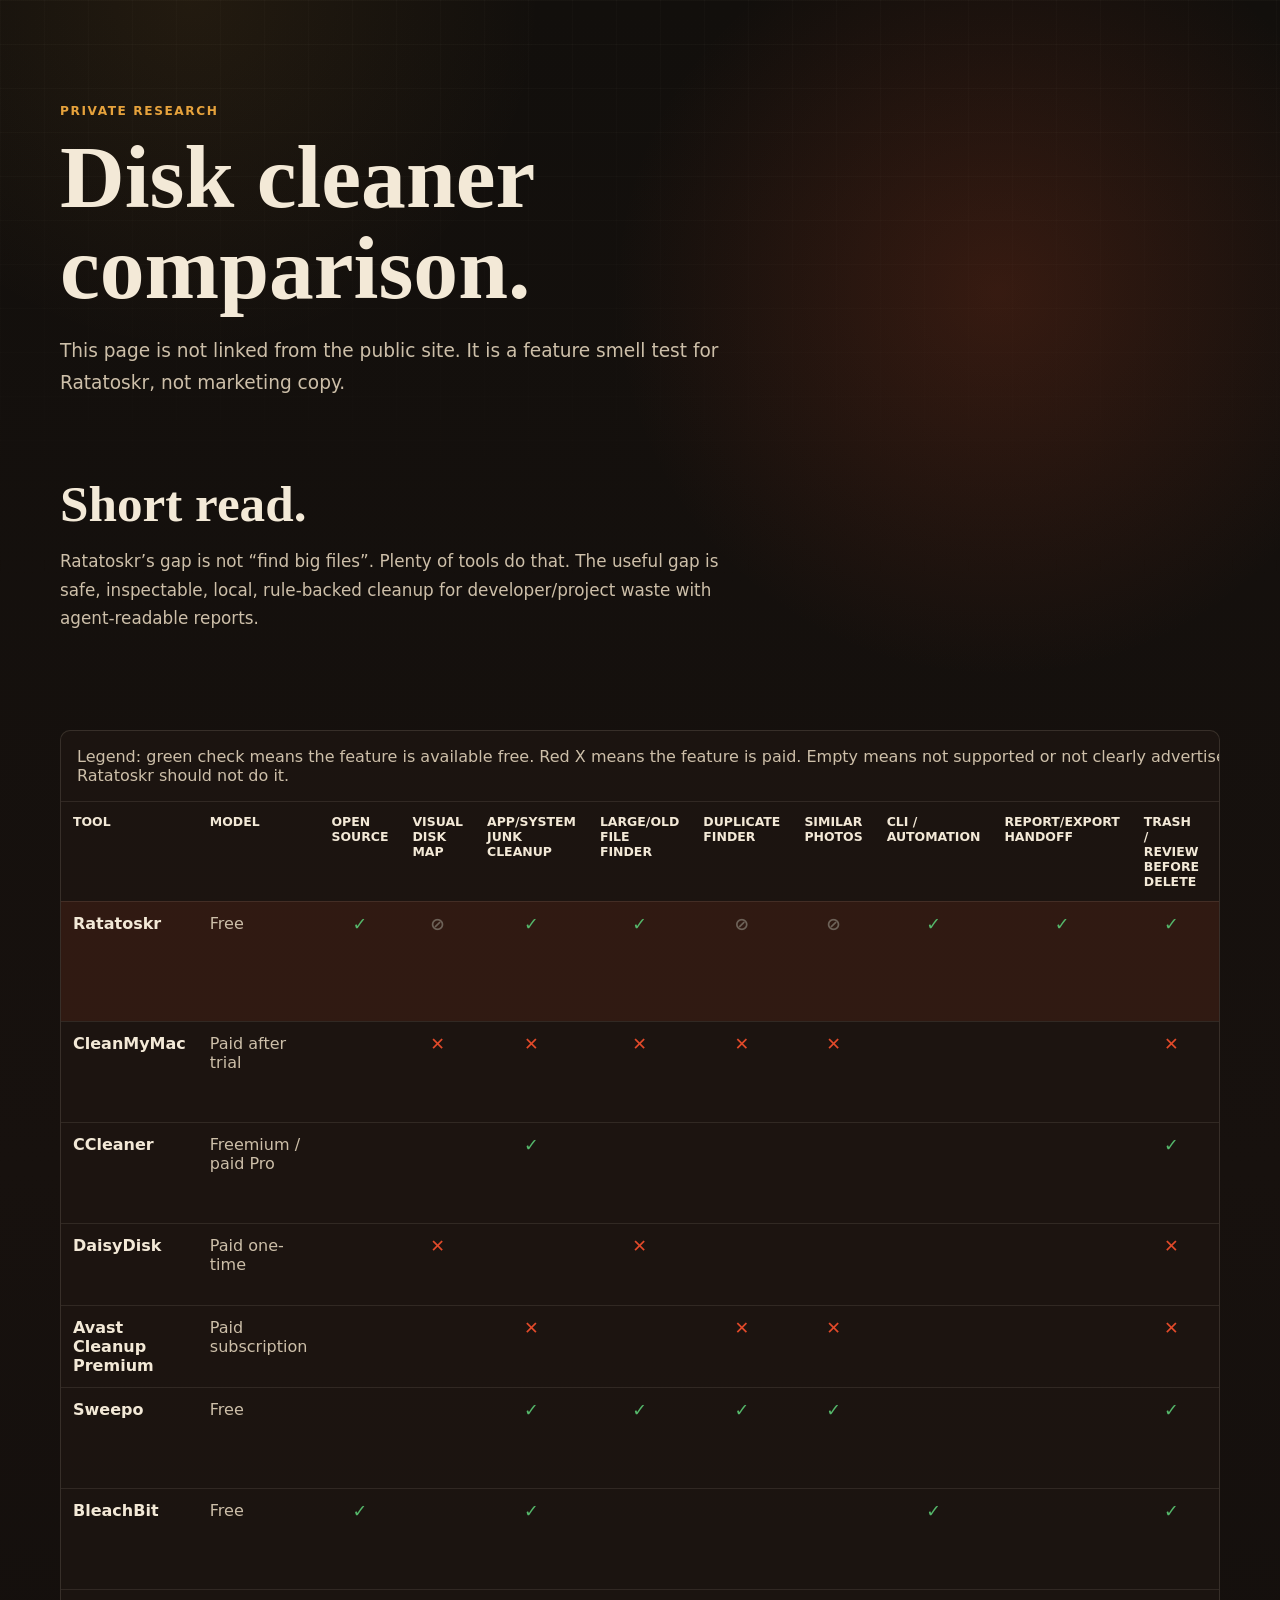
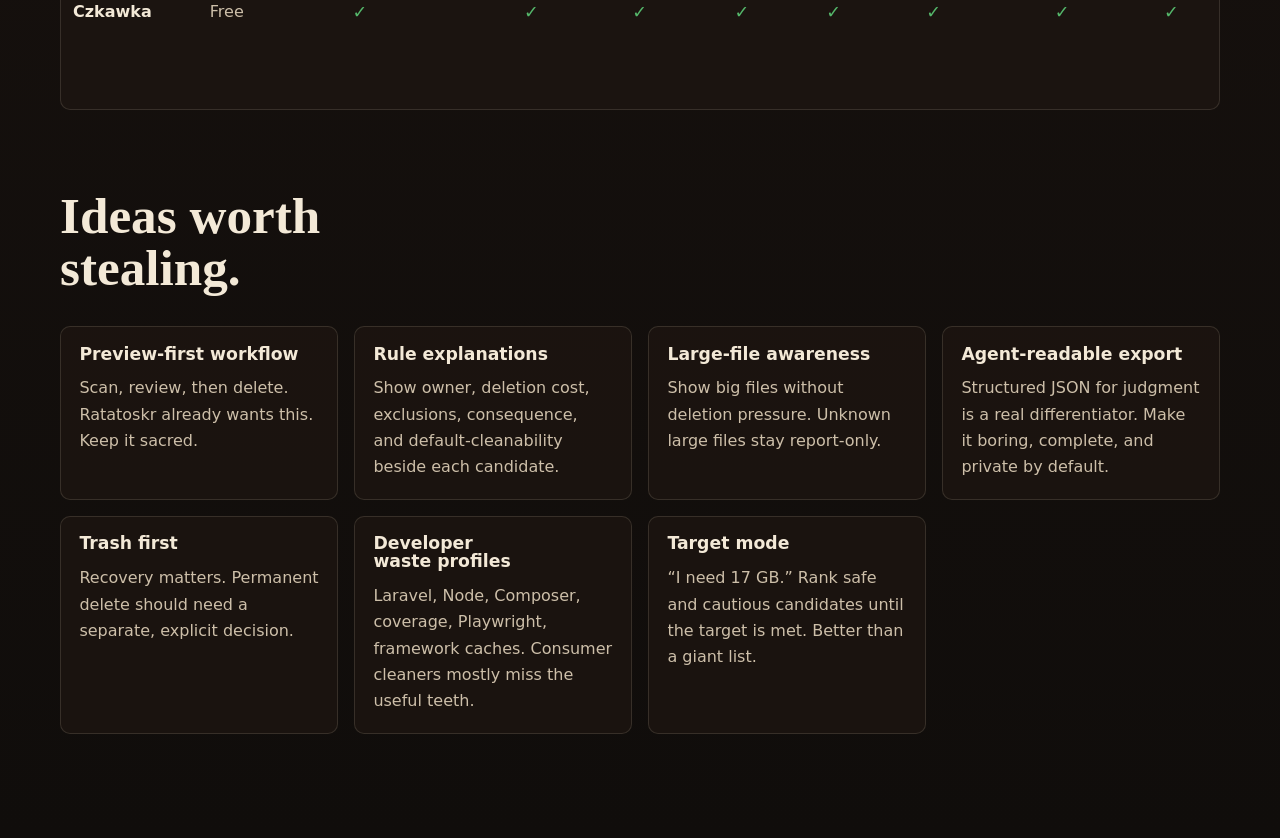
==== docs/site/research/disk-cleaners.html @ 47933763 "feat: add ratatoskr cli and site - Add the initial Go CLI with scan, report, summary, and rules comm" ====
<!doctype html>
<html lang="en">
  <head>
    <meta charset="utf-8">
    <meta name="viewport" content="width=device-width, initial-scale=1">
    <meta name="robots" content="noindex, nofollow">
    <title>Ratatoskr research - disk cleaner comparison</title>
    <meta name="description" content="Private research notes comparing disk cleaner features for Ratatoskr planning.">
    <link rel="icon" href="../assets/favicon.svg" type="image/svg+xml">
    <link rel="stylesheet" href="../assets/site.css">
  </head>
  <body>
    <main class="section-shell research-page">
      <section class="research-hero">
        <p class="kicker">Private research</p>
        <h1>Disk cleaner comparison.</h1>
        <p class="lede">This page is not linked from the public site. It is a feature smell test for Ratatoskr, not marketing copy.</p>
      </section>

      <section class="research-section">
        <div class="section-intro">
          <h2>Short read.</h2>
          <p>Ratatoskr’s gap is not “find big files”. Plenty of tools do that. The useful gap is safe, inspectable, local, rule-backed cleanup for developer/project waste with agent-readable reports.</p>
        </div>
      </section>

      <section class="research-section">
        <div class="comparison-wrap">
          <table class="comparison-table">
            <caption>Legend: green check means the feature is available free. Red X means the feature is paid. Empty means not supported or not clearly advertised. Grey slash means Ratatoskr should not do it.</caption>
            <thead>
              <tr>
                <th>Tool</th>
                <th>Model</th>
                <th>Open source</th>
                <th>Visual disk map</th>
                <th>App/system junk cleanup</th>
                <th>Large/old file finder</th>
                <th>Duplicate finder</th>
                <th>Similar photos</th>
                <th>CLI / automation</th>
                <th>Report/export handoff</th>
                <th>Trash / review before delete</th>
                <th>Notes</th>
              </tr>
            </thead>
            <tbody>
              <tr class="own-row">
                <th>Ratatoskr</th>
                <td>Free</td>
                <td class="free">✓</td>
                <td class="wont">⊘</td>
                <td class="free">✓</td>
                <td class="free">✓</td>
                <td class="wont">⊘</td>
                <td class="wont">⊘</td>
                <td class="free">✓</td>
                <td class="free">✓</td>
                <td class="free">✓</td>
                <td>Local CLI for developer/project waste. Read-only scan first, explicit rules, risk labels, JSON reports, skill handoff. Cleaning is intentionally not first.</td>
              </tr>
              <tr>
                <th>CleanMyMac</th>
                <td>Paid after trial</td>
                <td></td>
                <td class="paid">✕</td>
                <td class="paid">✕</td>
                <td class="paid">✕</td>
                <td class="paid">✕</td>
                <td class="paid">✕</td>
                <td></td>
                <td></td>
                <td class="paid">✕</td>
                <td>Broad Mac cleaner. Free mode scans, but cleanup is locked unless the trial or paid plan starts.</td>
              </tr>
              <tr>
                <th>CCleaner</th>
                <td>Freemium / paid Pro</td>
                <td></td>
                <td></td>
                <td class="free">✓</td>
                <td></td>
                <td></td>
                <td></td>
                <td></td>
                <td></td>
                <td class="free">✓</td>
                <td>Basic cleaning appears free; Pro pushes driver/software updating and background automation.</td>
              </tr>
              <tr>
                <th>DaisyDisk</th>
                <td>Paid one-time</td>
                <td></td>
                <td class="paid">✕</td>
                <td></td>
                <td class="paid">✕</td>
                <td></td>
                <td></td>
                <td></td>
                <td></td>
                <td class="paid">✕</td>
                <td>Excellent visual scanner. Explicitly manual: no automated cleaning.</td>
              </tr>
              <tr>
                <th>Avast Cleanup Premium</th>
                <td>Paid subscription</td>
                <td></td>
                <td></td>
                <td class="paid">✕</td>
                <td></td>
                <td class="paid">✕</td>
                <td class="paid">✕</td>
                <td></td>
                <td></td>
                <td class="paid">✕</td>
                <td>Broad consumer cleanup: junk, browser cleaning, duplicates, similar/bad photos.</td>
              </tr>
              <tr>
                <th>Sweepo</th>
                <td>Free</td>
                <td></td>
                <td></td>
                <td class="free">✓</td>
                <td class="free">✓</td>
                <td class="free">✓</td>
                <td class="free">✓</td>
                <td></td>
                <td></td>
                <td class="free">✓</td>
                <td>Free Mac cleaner, no hidden fees claimed. Moves files to Trash first. Not open source from what I saw.</td>
              </tr>
              <tr>
                <th>BleachBit</th>
                <td>Free</td>
                <td class="free">✓</td>
                <td></td>
                <td class="free">✓</td>
                <td></td>
                <td></td>
                <td></td>
                <td class="free">✓</td>
                <td></td>
                <td class="free">✓</td>
                <td>Free/open source, scriptable, preview/delete model, privacy features, custom CleanerML rules. Windows/Linux.</td>
              </tr>
              <tr>
                <th>Czkawka</th>
                <td>Free</td>
                <td class="free">✓</td>
                <td></td>
                <td class="free">✓</td>
                <td class="free">✓</td>
                <td class="free">✓</td>
                <td class="free">✓</td>
                <td class="free">✓</td>
                <td class="free">✓</td>
                <td class="free">✓</td>
                <td>Free/open source cross-platform duplicate/similar/broken/temp-file scanner. CLI can export results.</td>
              </tr>
            </tbody>
          </table>
        </div>
      </section>

      <section class="research-section">
        <div class="section-intro">
          <h2>Ideas worth stealing.</h2>
        </div>
        <div class="docs-grid">
          <article class="doc-card">
            <h3>Preview-first workflow</h3>
            <p>Scan, review, then delete. Ratatoskr already wants this. Keep it sacred.</p>
          </article>
          <article class="doc-card">
            <h3>Rule explanations</h3>
            <p>Show owner, deletion cost, exclusions, consequence, and default-cleanability beside each candidate.</p>
          </article>
          <article class="doc-card">
            <h3>Large-file awareness</h3>
            <p>Show big files without deletion pressure. Unknown large files stay report-only.</p>
          </article>
          <article class="doc-card">
            <h3>Agent-readable export</h3>
            <p>Structured JSON for judgment is a real differentiator. Make it boring, complete, and private by default.</p>
          </article>
          <article class="doc-card">
            <h3>Trash first</h3>
            <p>Recovery matters. Permanent delete should need a separate, explicit decision.</p>
          </article>
          <article class="doc-card">
            <h3>Developer waste profiles</h3>
            <p>Laravel, Node, Composer, coverage, Playwright, framework caches. Consumer cleaners mostly miss the useful teeth.</p>
          </article>
          <article class="doc-card">
            <h3>Target mode</h3>
            <p>“I need 17 GB.” Rank safe and cautious candidates until the target is met. Better than a giant list.</p>
          </article>
        </div>
      </section>
    </main>
  </body>
</html>
---- docs/site/assets/site.css ----
:root {
  color-scheme: dark;
  --root-black: #120f0c;
  --bark: #1f1712;
  --bark-strong: #2a1d16;
  --bone: #f3e9d7;
  --paper: #cdbfa9;
  --rust: #c44724;
  --rot: #e24a2a;
  --moss: #55b86b;
  --amber: #e6a23c;
  --report: #b84a35;
  --branch: #6d6258;
  --border: #3a2b22;
  --eye: #ffb000;
  --shadow: 0 30px 90px rgba(0, 0, 0, 0.46);
  --ease: cubic-bezier(0.2, 0, 0, 1);
  --max: 1160px;
  font-family: Inter, ui-sans-serif, system-ui, -apple-system, BlinkMacSystemFont, "Segoe UI", sans-serif;
}

* {
  box-sizing: border-box;
}

html {
  scroll-behavior: smooth;
}

body {
  min-width: 320px;
  margin: 0;
  background:
    radial-gradient(circle at 78% 12%, rgba(196, 71, 36, 0.2), transparent 24rem),
    radial-gradient(circle at 15% 0%, rgba(230, 162, 60, 0.08), transparent 22rem),
    linear-gradient(180deg, #120f0c 0%, #17110e 48%, #100d0b 100%);
  color: var(--bone);
  -webkit-font-smoothing: antialiased;
  text-rendering: optimizeLegibility;
}

body::before {
  position: fixed;
  inset: 0;
  z-index: -1;
  pointer-events: none;
  content: "";
  background-image:
    linear-gradient(rgba(243, 233, 215, 0.032) 1px, transparent 1px),
    linear-gradient(90deg, rgba(243, 233, 215, 0.024) 1px, transparent 1px);
  background-size: 44px 44px;
  mask-image: linear-gradient(to bottom, rgba(0, 0, 0, 0.9), transparent 70%);
}

a {
  color: inherit;
}

code {
  font-family: "SFMono-Regular", Consolas, "Liberation Mono", monospace;
}

.hero-image,
.scene-card img,
.prune-scene img {
  display: block;
  width: 100%;
  height: 100%;
  object-fit: cover;
}

.skip-link {
  position: absolute;
  left: 1rem;
  top: 1rem;
  z-index: 20;
  transform: translateY(-150%);
  border: 1px solid var(--border);
  border-radius: 7px;
  padding: 0.65rem 0.8rem;
  background: var(--bark);
  text-decoration: none;
}

.skip-link:focus {
  transform: translateY(0);
}

.site-header,
.section-shell {
  width: min(var(--max), calc(100% - 2rem));
  margin: 0 auto;
}

.site-header {
  position: sticky;
  top: 0;
  z-index: 10;
  display: flex;
  padding: 1rem 0;
  align-items: center;
  justify-content: space-between;
  gap: 1rem;
  backdrop-filter: blur(18px);
}

.brand {
  display: inline-flex;
  min-width: 0;
  align-items: center;
  gap: 0.68rem;
  border: 1px solid rgba(205, 191, 169, 0.2);
  border-radius: 8px;
  padding: 0.44rem 0.68rem 0.44rem 0.5rem;
  background: rgba(18, 15, 12, 0.84);
  font-family: Georgia, "Times New Roman", serif;
  font-size: 1.1rem;
  font-weight: 800;
  letter-spacing: 0.02em;
  text-decoration: none;
}

.brand-mark {
  position: relative;
  width: 2rem;
  height: 2rem;
  border-radius: 50%;
  background: linear-gradient(135deg, var(--rust), #7d2817);
  box-shadow: inset 0 0 0 2px rgba(255, 176, 0, 0.15);
}

.brand-mark::before,
.brand-mark::after,
.brand-mark span {
  position: absolute;
  content: "";
}

.brand-mark::before {
  width: 1.12rem;
  height: 1.12rem;
  right: 0.15rem;
  top: 0.16rem;
  border: 0.26rem solid #120f0c;
  border-left-color: transparent;
  border-bottom-color: transparent;
  border-radius: 50%;
  transform: rotate(-22deg);
}

.brand-mark::after {
  width: 0.24rem;
  height: 0.24rem;
  left: 0.58rem;
  top: 0.7rem;
  border-radius: 50%;
  background: var(--eye);
  box-shadow: 0 0 12px rgba(255, 176, 0, 0.85);
}

.site-nav {
  display: flex;
  gap: 0.25rem;
  align-items: center;
  padding: 0.25rem;
  border: 1px solid rgba(205, 191, 169, 0.16);
  border-radius: 8px;
  background: rgba(31, 23, 18, 0.74);
}

.nav-link {
  border-radius: 6px;
  padding: 0.55rem 0.72rem;
  color: var(--paper);
  font-size: 0.9rem;
  font-weight: 800;
  text-decoration: none;
  transition: background-color 180ms var(--ease), color 180ms var(--ease), transform 180ms var(--ease);
}

.nav-link:hover,
.nav-link:focus-visible {
  background: rgba(196, 71, 36, 0.16);
  color: var(--bone);
  outline: none;
}

.hero {
  display: grid;
  min-height: calc(78vh - 5rem);
  padding: 3.5rem 0 4rem;
  grid-template-columns: minmax(0, 0.94fr) minmax(20rem, 0.9fr);
  gap: 3rem;
  align-items: center;
}

.kicker {
  margin: 0 0 0.8rem;
  color: var(--amber);
  font-size: 0.76rem;
  font-weight: 900;
  letter-spacing: 0.13em;
  text-transform: uppercase;
}

h1,
h2,
h3,
p {
  overflow-wrap: anywhere;
}

h1,
h2,
h3 {
  margin: 0;
  letter-spacing: 0;
  line-height: 1.02;
  text-wrap: balance;
}

h1,
h2 {
  font-family: Georgia, "Times New Roman", serif;
}

h1 {
  max-width: 12ch;
  font-size: clamp(3rem, 7vw, 5.6rem);
}

h2 {
  max-width: 15ch;
  font-size: clamp(2rem, 4vw, 3.35rem);
}

h3 {
  font-size: 1.08rem;
}

.lede,
.section-intro p,
.risk-card p,
.risk-card li,
.scene-card p,
.site-footer p {
  color: var(--paper);
  font-size: 1.05rem;
  line-height: 1.7;
  text-wrap: pretty;
}

.lede {
  max-width: 42rem;
  margin: 1.35rem 0 0;
  font-size: 1.16rem;
}

.hero-actions {
  display: flex;
  flex-wrap: wrap;
  gap: 0.75rem;
  margin-top: 1.65rem;
}

.button {
  display: inline-flex;
  min-height: 2.75rem;
  align-items: center;
  justify-content: center;
  border: 1px solid rgba(205, 191, 169, 0.26);
  border-radius: 8px;
  padding: 0.72rem 1rem;
  font-weight: 900;
  text-decoration: none;
  transition: background-color 180ms var(--ease), border-color 180ms var(--ease), transform 180ms var(--ease);
}

.button-primary {
  border-color: rgba(226, 74, 42, 0.7);
  background: linear-gradient(180deg, var(--rot), var(--rust));
  color: var(--bone);
}

.button-secondary {
  background: rgba(31, 23, 18, 0.78);
  color: var(--bone);
}

.button:hover,
.button:focus-visible {
  transform: translateY(-1px);
  outline: 2px solid rgba(255, 176, 0, 0.26);
  outline-offset: 2px;
}

.trust-line {
  margin: 1rem 0 0;
  color: var(--paper);
  font-size: 0.95rem;
}

.hero-stage {
  position: relative;
  min-height: 34rem;
  border: 1px solid rgba(205, 191, 169, 0.16);
  border-radius: 10px;
  overflow: hidden;
  background:
    radial-gradient(circle at 66% 22%, rgba(226, 74, 42, 0.25), transparent 15rem),
    radial-gradient(circle at 20% 64%, rgba(255, 176, 0, 0.12), transparent 14rem),
    linear-gradient(145deg, rgba(31, 23, 18, 0.96), rgba(12, 10, 8, 0.98));
  box-shadow: var(--shadow);
}

.hero-stage::before,
.hero-stage::after {
  position: absolute;
  inset: 0;
  z-index: 1;
  pointer-events: none;
  content: "";
}

.hero-stage::before {
  background:
    linear-gradient(90deg, rgba(18, 15, 12, 0.24), transparent 42%),
    linear-gradient(0deg, rgba(18, 15, 12, 0.36), transparent 38%);
}

.hero-stage::after {
  background: repeating-linear-gradient(90deg, rgba(243, 233, 215, 0.03) 0 1px, transparent 1px 42px);
  opacity: 0.4;
}

.terminal-card {
  position: absolute;
  left: 3.2rem;
  right: 3.2rem;
  bottom: 2.2rem;
  z-index: 3;
  border: 1px solid rgba(230, 162, 60, 0.24);
  border-radius: 10px;
  overflow: hidden;
  background: rgba(12, 10, 8, 0.86);
  box-shadow: 0 18px 50px rgba(0, 0, 0, 0.42), inset 0 0 32px rgba(196, 71, 36, 0.05);
}

.terminal-top {
  display: flex;
  align-items: center;
  gap: 0.42rem;
  border-bottom: 1px solid rgba(205, 191, 169, 0.12);
  padding: 0.68rem 0.82rem;
  color: var(--paper);
  font-family: "SFMono-Regular", Consolas, "Liberation Mono", monospace;
  font-size: 0.78rem;
}

.terminal-top span {
  width: 0.55rem;
  height: 0.55rem;
  border-radius: 50%;
  background: var(--branch);
}

.terminal-top span:nth-child(1) {
  background: var(--rot);
}

.terminal-top span:nth-child(2) {
  background: var(--amber);
}

.terminal-top span:nth-child(3) {
  margin-right: 0.4rem;
  background: var(--moss);
}

.terminal-card pre,
.command-grid pre {
  margin: 0;
  white-space: pre-wrap;
}

.terminal-card code {
  display: block;
  min-height: 10.2rem;
  padding: 1rem;
  color: var(--bone);
  font-size: 0.92rem;
  line-height: 1.8;
}

.split-section,
.feature-section,
.myth-section,
.commands-section,
.rescue-section,
.skill-section,
.docs-section,
.why-section {
  padding: 5rem 0;
}

.split-section {
  display: grid;
  grid-template-columns: minmax(0, 0.82fr) minmax(20rem, 1fr);
  gap: 3rem;
  align-items: center;
}

.split-section.reverse {
  grid-template-columns: minmax(20rem, 0.92fr) minmax(0, 0.9fr);
}

.section-intro p {
  max-width: 43rem;
}

.rescue-section {
  display: grid;
  gap: 1rem;
}

.rescue-panel {
  display: grid;
  grid-template-columns: minmax(0, 0.86fr) minmax(22rem, 1fr);
  gap: 2rem;
  align-items: stretch;
  border: 1px solid rgba(205, 191, 169, 0.16);
  border-radius: 10px;
  padding: 1.25rem;
  background:
    radial-gradient(circle at 86% 20%, rgba(226, 74, 42, 0.18), transparent 22rem),
    linear-gradient(145deg, rgba(31, 23, 18, 0.86), rgba(18, 15, 12, 0.94));
  box-shadow: inset 0 0 40px rgba(255, 176, 0, 0.035);
}

.rescue-panel .section-intro {
  padding: 1rem 0.5rem;
}

.rescue-terminal {
  border: 1px solid rgba(230, 162, 60, 0.18);
  border-radius: 8px;
  overflow: hidden;
  background: rgba(12, 10, 8, 0.8);
}

.rescue-terminal pre {
  margin: 0;
  white-space: pre-wrap;
}

.rescue-terminal code {
  display: block;
  padding: 1rem;
  color: var(--bone);
  font-size: 0.9rem;
  line-height: 1.72;
}

.rescue-steps {
  display: grid;
  grid-template-columns: repeat(3, minmax(0, 1fr));
  gap: 1rem;
}

.rescue-steps article,
.skill-card,
.doc-card,
.why-list article {
  border: 1px solid rgba(205, 191, 169, 0.16);
  border-radius: 10px;
  padding: 1.15rem;
  background: rgba(31, 23, 18, 0.68);
}

.rescue-steps span {
  display: inline-flex;
  margin-bottom: 0.7rem;
  border-radius: 999px;
  padding: 0.24rem 0.48rem;
  background: rgba(230, 162, 60, 0.14);
  color: var(--amber);
  font-size: 0.74rem;
  font-weight: 900;
}

.rescue-steps p,
.skill-card p,
.doc-card p,
.why-list p {
  margin: 0.75rem 0 0;
  color: var(--paper);
  line-height: 1.65;
}

.why-list {
  display: grid;
  margin-top: 2rem;
  grid-template-columns: repeat(2, minmax(0, 1fr));
  gap: 1rem;
}

.why-hero {
  display: grid;
  grid-template-columns: minmax(0, 0.78fr) minmax(22rem, 1fr);
  gap: 3rem;
  align-items: center;
}

.why-art {
  min-height: 24rem;
}

.scene-card,
.risk-card {
  position: relative;
  border: 1px solid rgba(205, 191, 169, 0.16);
  border-radius: 10px;
  background: linear-gradient(145deg, rgba(31, 23, 18, 0.92), rgba(18, 15, 12, 0.94));
  box-shadow: inset 0 0 34px rgba(196, 71, 36, 0.045);
}

.scene-card {
  min-height: 22rem;
  overflow: hidden;
}

.scene-card p {
  position: absolute;
  left: 1.2rem;
  right: 1.2rem;
  bottom: 1.2rem;
  z-index: 2;
  margin: 0;
  border: 1px solid rgba(205, 191, 169, 0.12);
  border-radius: 8px;
  padding: 0.8rem 0.9rem;
  background: rgba(18, 15, 12, 0.72);
  backdrop-filter: blur(12px);
}

.risk-grid {
  display: grid;
  margin-top: 2rem;
  grid-template-columns: repeat(3, minmax(0, 1fr));
  gap: 1rem;
}

.risk-card {
  padding: 1.25rem;
}

.risk-badge {
  display: inline-flex;
  border-radius: 999px;
  padding: 0.3rem 0.55rem;
  font-size: 0.72rem;
  font-weight: 900;
  text-transform: uppercase;
}

.safe-card .risk-badge {
  background: rgba(85, 184, 107, 0.16);
  color: #89dd98;
}

.caution-card .risk-badge {
  background: rgba(230, 162, 60, 0.16);
  color: #f0ba63;
}

.report-card .risk-badge {
  background: rgba(184, 74, 53, 0.18);
  color: #e17762;
}

.risk-card h3 {
  margin-top: 1rem;
}

.risk-card ul,
.flow-list {
  margin: 1rem 0 0;
  padding-left: 1.1rem;
  color: var(--paper);
  line-height: 1.8;
}

.myth-section {
  display: grid;
  grid-template-columns: minmax(0, 0.9fr) minmax(18rem, 0.7fr);
  gap: 3rem;
  align-items: center;
}

.skill-layout {
  display: grid;
  margin-top: 2rem;
  grid-template-columns: repeat(4, minmax(0, 1fr));
  gap: 1rem;
}

.skill-card.strong {
  background:
    radial-gradient(circle at 86% 18%, rgba(226, 74, 42, 0.18), transparent 12rem),
    rgba(31, 23, 18, 0.74);
}

.docs-grid {
  display: grid;
  margin-top: 2rem;
  grid-template-columns: repeat(4, minmax(0, 1fr));
  gap: 1rem;
}

.prune-scene {
  min-height: 20rem;
  border: 1px solid rgba(205, 191, 169, 0.16);
  border-radius: 10px;
  overflow: hidden;
  background: radial-gradient(circle at 50% 44%, rgba(85, 184, 107, 0.12), transparent 12rem), rgba(31, 23, 18, 0.54);
}

.command-grid {
  display: grid;
  margin-top: 2rem;
  grid-template-columns: repeat(2, minmax(0, 1fr));
  gap: 0.85rem;
}

.command-grid pre {
  border: 1px solid rgba(230, 162, 60, 0.18);
  border-radius: 8px;
  background: rgba(12, 10, 8, 0.78);
}

.command-grid code {
  display: block;
  padding: 1rem;
  color: var(--bone);
}

.reference-grid {
  display: grid;
  margin-top: 1rem;
  grid-template-columns: repeat(2, minmax(0, 1fr));
  gap: 1rem;
}

.reference-card {
  border: 1px solid rgba(205, 191, 169, 0.16);
  border-radius: 10px;
  padding: 1.15rem;
  background: rgba(31, 23, 18, 0.68);
}

.reference-card p {
  margin: 0.75rem 0 0;
  color: var(--paper);
  line-height: 1.65;
}

.reference-card dl {
  display: grid;
  gap: 0.8rem;
  margin: 1rem 0 0;
}

.reference-card dt {
  color: var(--bone);
  font-weight: 900;
}

.reference-card dd {
  margin: 0.22rem 0 0;
  color: var(--paper);
  line-height: 1.55;
}

.research-page {
  padding: 4rem 0;
}

.research-hero,
.research-section {
  padding: 2.5rem 0;
}

.comparison-wrap {
  overflow-x: auto;
  border: 1px solid rgba(205, 191, 169, 0.16);
  border-radius: 10px;
  background: rgba(31, 23, 18, 0.72);
}

.comparison-table {
  width: 100%;
  min-width: 76rem;
  border-collapse: collapse;
  color: var(--paper);
}

.comparison-table caption {
  caption-side: top;
  padding: 1rem;
  color: var(--paper);
  text-align: left;
}

.comparison-table th,
.comparison-table td {
  border-top: 1px solid rgba(205, 191, 169, 0.12);
  padding: 0.75rem;
  text-align: left;
  vertical-align: top;
}

.comparison-table thead th {
  color: var(--bone);
  font-size: 0.78rem;
  text-transform: uppercase;
}

.comparison-table tbody th {
  color: var(--bone);
}

.comparison-table .own-row {
  background: rgba(196, 71, 36, 0.12);
}

.comparison-table .free,
.comparison-table .paid,
.comparison-table .wont {
  font-size: 1.1rem;
  font-weight: 900;
  text-align: center;
}

.comparison-table .free {
  color: var(--moss);
}

.comparison-table .paid {
  color: var(--rot);
}

.comparison-table .wont {
  color: var(--branch);
}

.site-footer {
  display: flex;
  padding: 3rem 0 4rem;
  align-items: center;
  justify-content: space-between;
  gap: 0.6rem 1rem;
  border-top: 1px solid rgba(205, 191, 169, 0.12);
}

.site-footer p {
  max-width: 42rem;
  margin: 0;
}

.site-footer p + p {
  margin-top: 0.35rem;
  color: var(--amber);
  font-weight: 800;
}

.site-footer a {
  flex: 0 0 auto;
  color: var(--amber);
  font-weight: 900;
}

.js [data-reveal] {
  opacity: 1;
  transform: translateY(0);
}

@media (max-width: 880px) {
  .site-header {
    align-items: flex-start;
    flex-direction: column;
  }

  .site-nav {
    width: 100%;
    overflow-x: auto;
  }

  .hero,
  .split-section,
  .split-section.reverse,
  .myth-section,
  .rescue-panel,
  .why-hero {
    grid-template-columns: 1fr;
  }

  .hero {
    min-height: auto;
    padding-top: 3rem;
  }

  .hero-stage {
    min-height: 31rem;
  }

  .risk-grid,
  .command-grid,
  .reference-grid,
  .rescue-steps,
  .skill-layout,
  .docs-grid,
  .why-list {
    grid-template-columns: 1fr;
  }
}

@media (max-width: 560px) {
  .nav-link {
    padding: 0.48rem 0.58rem;
    font-size: 0.82rem;
  }

  .hero-stage {
    min-height: 27rem;
  }

  .filesystem-tree {
    display: none;
  }

  .terminal-card {
    left: 1rem;
    right: 1rem;
    bottom: 1rem;
  }

  .terminal-card code,
  .rescue-terminal code {
    font-size: 0.8rem;
  }

  .site-footer {
    align-items: flex-start;
    flex-direction: column;
  }
}

@media (prefers-reduced-motion: reduce) {
  *,
  *::before,
  *::after {
    scroll-behavior: auto !important;
    transition-duration: 0.01ms !important;
    animation-duration: 0.01ms !important;
  }
}
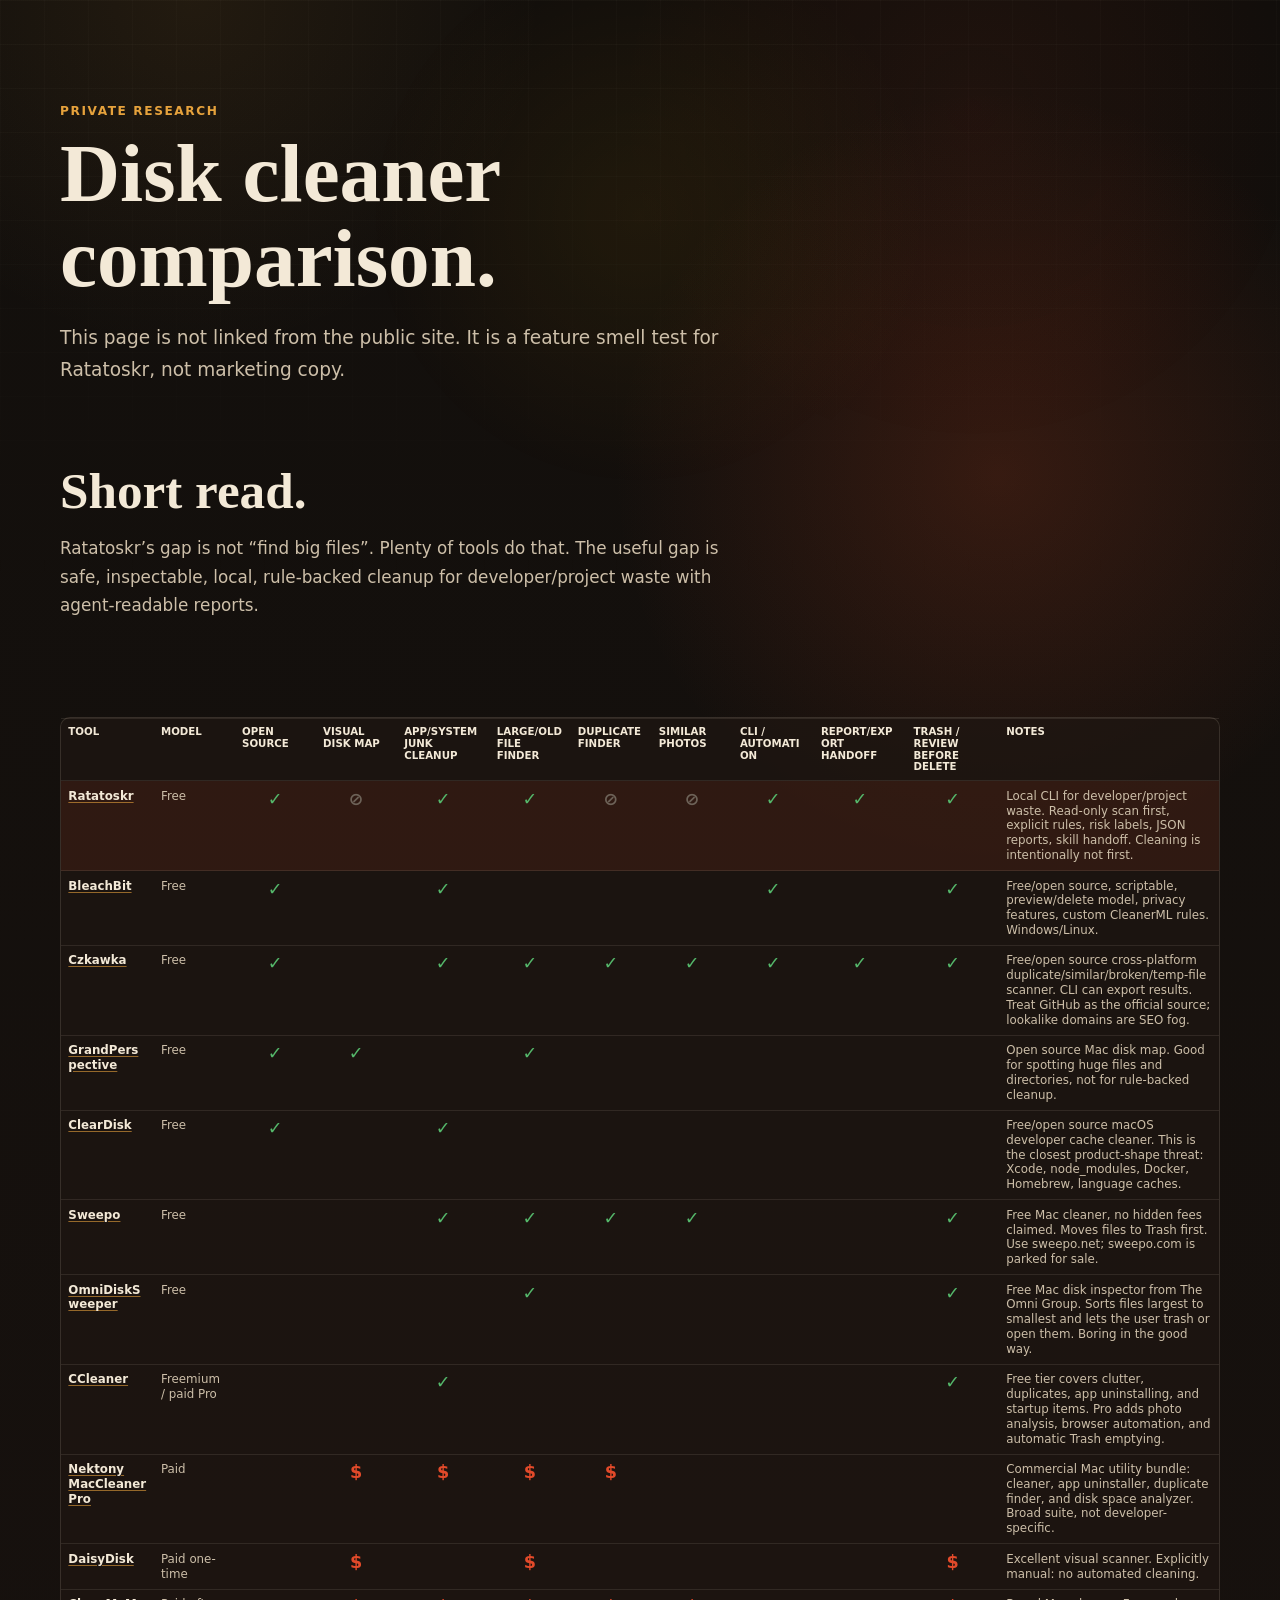
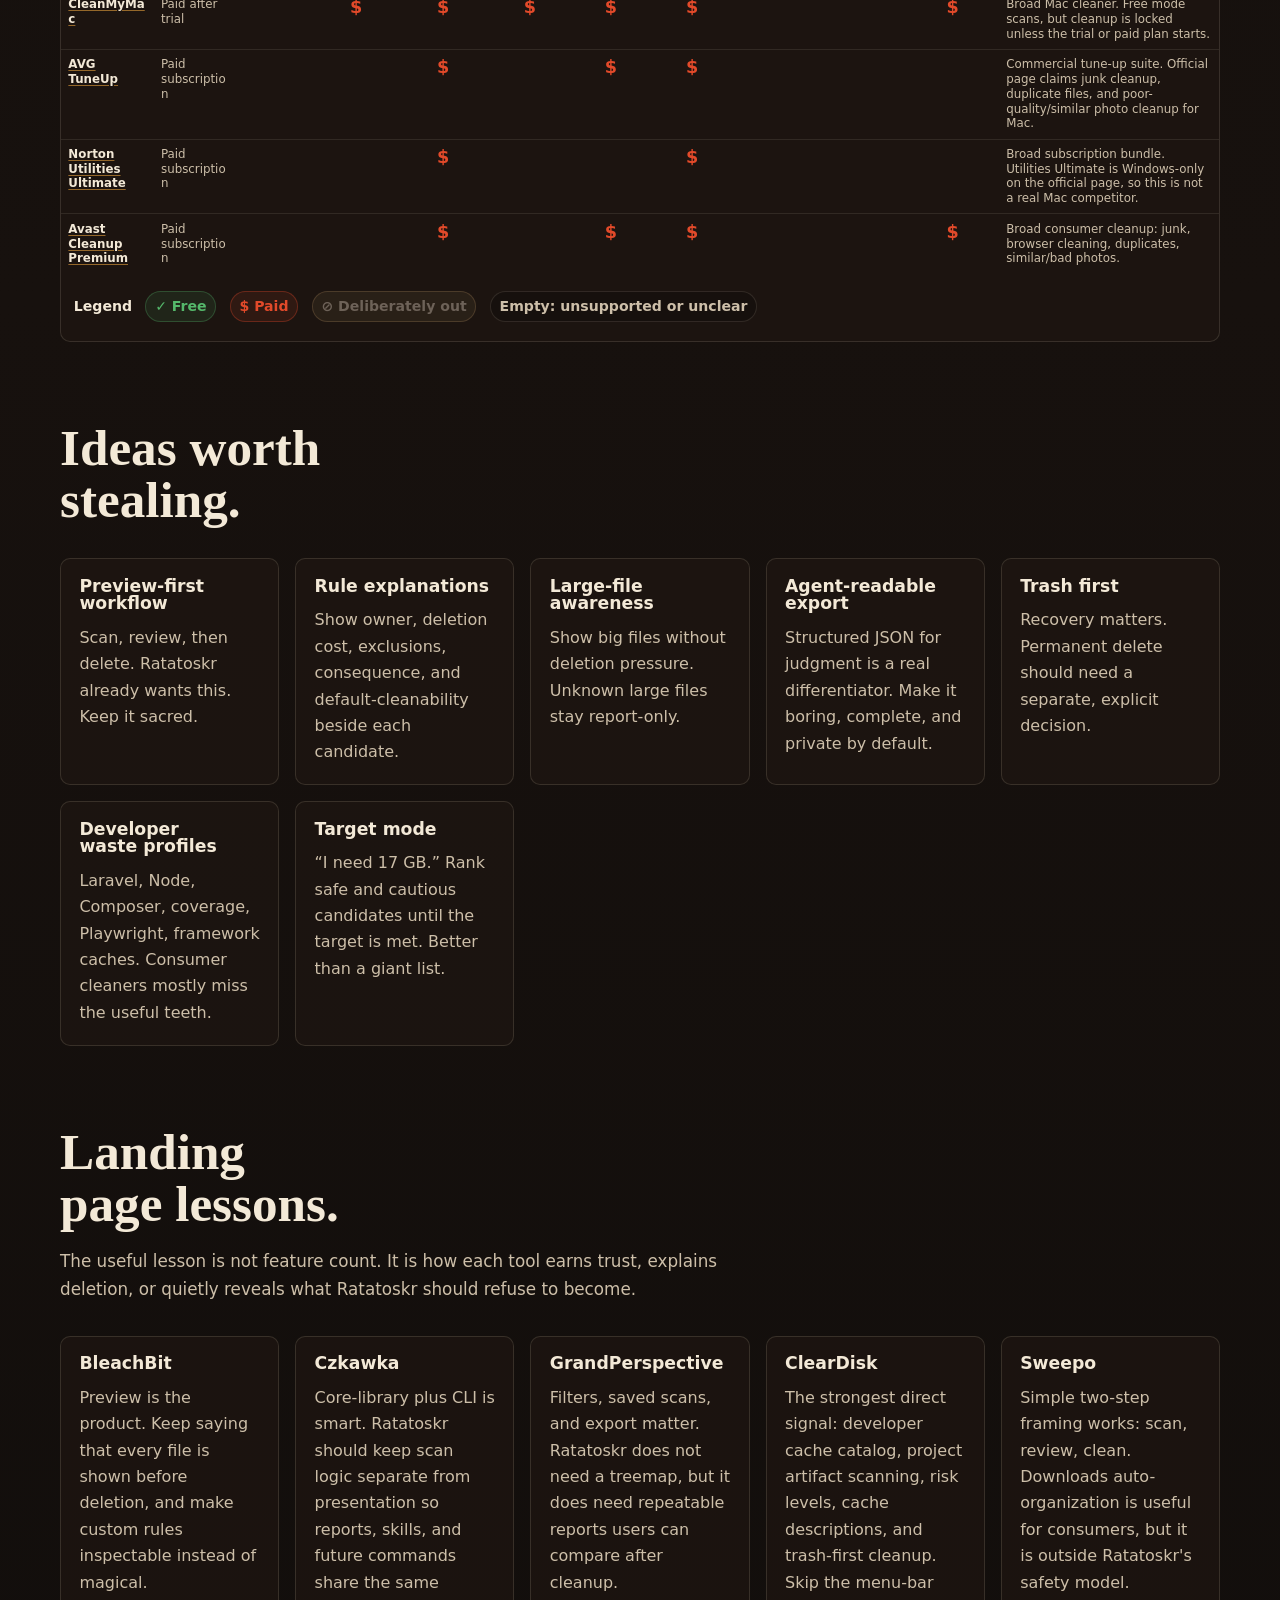
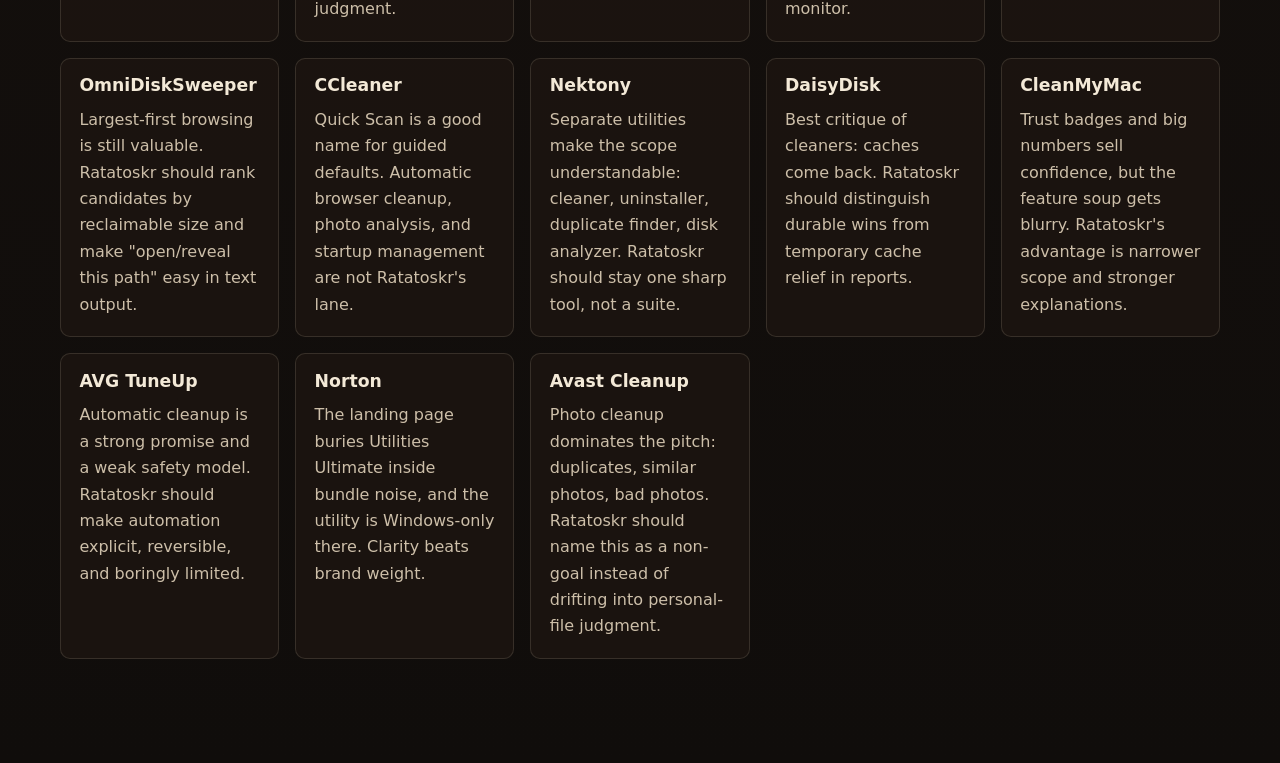
==== commit aff793ae: "docs(site): sharpen landing and research pages - Expand the landing page with trust proof, refusal e" ====
--- a/docs/site/research/disk-cleaners.html
+++ b/docs/site/research/disk-cleaners.html
@@ -27,7 +27,15 @@
       <section class="research-section">
         <div class="comparison-wrap">
           <table class="comparison-table">
-            <caption>Legend: green check means the feature is available free. Red X means the feature is paid. Empty means not supported or not clearly advertised. Grey slash means Ratatoskr should not do it.</caption>
+            <colgroup>
+              <col class="tool-col">
+              <col class="model-col">
+              <col span="2" class="small-feature-col">
+              <col class="medium-feature-col">
+              <col span="4" class="small-feature-col">
+              <col span="2" class="medium-feature-col">
+              <col class="notes-col">
+            </colgroup>
             <thead>
               <tr>
                 <th>Tool</th>
@@ -46,7 +54,7 @@
             </thead>
             <tbody>
               <tr class="own-row">
-                <th>Ratatoskr</th>
+                <th><a href="../" target="_blank">Ratatoskr</a></th>
                 <td>Free</td>
                 <td class="free">✓</td>
                 <td class="wont">⊘</td>
@@ -60,104 +68,195 @@
                 <td>Local CLI for developer/project waste. Read-only scan first, explicit rules, risk labels, JSON reports, skill handoff. Cleaning is intentionally not first.</td>
               </tr>
               <tr>
-                <th>CleanMyMac</th>
+                <th><a href="https://www.bleachbit.org/" target="_blank" rel="noopener noreferrer">BleachBit</a></th>
+                <td>Free</td>
+                <td class="free">✓</td>
+                <td></td>
+                <td class="free">✓</td>
+                <td></td>
+                <td></td>
+                <td></td>
+                <td class="free">✓</td>
+                <td></td>
+                <td class="free">✓</td>
+                <td>Free/open source, scriptable, preview/delete model, privacy features, custom CleanerML rules. Windows/Linux.</td>
+              </tr>
+              <tr>
+                <th><a href="https://github.com/qarmin/czkawka" target="_blank" rel="noopener noreferrer">Czkawka</a></th>
+                <td>Free</td>
+                <td class="free">✓</td>
+                <td></td>
+                <td class="free">✓</td>
+                <td class="free">✓</td>
+                <td class="free">✓</td>
+                <td class="free">✓</td>
+                <td class="free">✓</td>
+                <td class="free">✓</td>
+                <td class="free">✓</td>
+                <td>Free/open source cross-platform duplicate/similar/broken/temp-file scanner. CLI can export results. Treat GitHub as the official source; lookalike domains are SEO fog.</td>
+              </tr>
+              <tr>
+                <th><a href="https://grandperspectiv.sourceforge.net/" target="_blank" rel="noopener noreferrer">GrandPerspective</a></th>
+                <td>Free</td>
+                <td class="free">✓</td>
+                <td class="free">✓</td>
+                <td></td>
+                <td class="free">✓</td>
+                <td></td>
+                <td></td>
+                <td></td>
+                <td></td>
+                <td></td>
+                <td>Open source Mac disk map. Good for spotting huge files and directories, not for rule-backed cleanup.</td>
+              </tr>
+              <tr>
+                <th><a href="https://bysiber.github.io/cleardisk/" target="_blank" rel="noopener noreferrer">ClearDisk</a></th>
+                <td>Free</td>
+                <td class="free">✓</td>
+                <td></td>
+                <td class="free">✓</td>
+                <td></td>
+                <td></td>
+                <td></td>
+                <td></td>
+                <td></td>
+                <td></td>
+                <td>Free/open source macOS developer cache cleaner. This is the closest product-shape threat: Xcode, node_modules, Docker, Homebrew, language caches.</td>
+              </tr>
+              <tr>
+                <th><a href="https://sweepo.net/" target="_blank" rel="noopener noreferrer">Sweepo</a></th>
+                <td>Free</td>
+                <td></td>
+                <td></td>
+                <td class="free">✓</td>
+                <td class="free">✓</td>
+                <td class="free">✓</td>
+                <td class="free">✓</td>
+                <td></td>
+                <td></td>
+                <td class="free">✓</td>
+                <td>Free Mac cleaner, no hidden fees claimed. Moves files to Trash first. Use sweepo.net; sweepo.com is parked for sale.</td>
+              </tr>
+              <tr>
+                <th><a href="https://www.omnigroup.com/more" target="_blank" rel="noopener noreferrer">OmniDiskSweeper</a></th>
+                <td>Free</td>
+                <td></td>
+                <td></td>
+                <td></td>
+                <td class="free">✓</td>
+                <td></td>
+                <td></td>
+                <td></td>
+                <td></td>
+                <td class="free">✓</td>
+                <td>Free Mac disk inspector from The Omni Group. Sorts files largest to smallest and lets the user trash or open them. Boring in the good way.</td>
+              </tr>
+              <tr>
+                <th><a href="https://www.ccleaner.com/ccleaner-mac" target="_blank" rel="noopener noreferrer">CCleaner</a></th>
+                <td>Freemium / paid Pro</td>
+                <td></td>
+                <td></td>
+                <td class="free">✓</td>
+                <td></td>
+                <td></td>
+                <td></td>
+                <td></td>
+                <td></td>
+                <td class="free">✓</td>
+                <td>Free tier covers clutter, duplicates, app uninstalling, and startup items. Pro adds photo analysis, browser automation, and automatic Trash emptying.</td>
+              </tr>
+              <tr>
+                <th><a href="https://nektony.com/" target="_blank" rel="noopener noreferrer">Nektony MacCleaner Pro</a></th>
+                <td>Paid</td>
+                <td></td>
+                <td class="paid">$</td>
+                <td class="paid">$</td>
+                <td class="paid">$</td>
+                <td class="paid">$</td>
+                <td></td>
+                <td></td>
+                <td></td>
+                <td></td>
+                <td>Commercial Mac utility bundle: cleaner, app uninstaller, duplicate finder, and disk space analyzer. Broad suite, not developer-specific.</td>
+              </tr>
+              <tr>
+                <th><a href="https://daisydiskapp.com/" target="_blank" rel="noopener noreferrer">DaisyDisk</a></th>
+                <td>Paid one-time</td>
+                <td></td>
+                <td class="paid">$</td>
+                <td></td>
+                <td class="paid">$</td>
+                <td></td>
+                <td></td>
+                <td></td>
+                <td></td>
+                <td class="paid">$</td>
+                <td>Excellent visual scanner. Explicitly manual: no automated cleaning.</td>
+              </tr>
+              <tr>
+                <th><a href="https://macpaw.com/cleanmymac" target="_blank" rel="noopener noreferrer">CleanMyMac</a></th>
                 <td>Paid after trial</td>
                 <td></td>
-                <td class="paid">✕</td>
-                <td class="paid">✕</td>
-                <td class="paid">✕</td>
-                <td class="paid">✕</td>
-                <td class="paid">✕</td>
-                <td></td>
-                <td></td>
-                <td class="paid">✕</td>
+                <td class="paid">$</td>
+                <td class="paid">$</td>
+                <td class="paid">$</td>
+                <td class="paid">$</td>
+                <td class="paid">$</td>
+                <td></td>
+                <td></td>
+                <td class="paid">$</td>
                 <td>Broad Mac cleaner. Free mode scans, but cleanup is locked unless the trial or paid plan starts.</td>
               </tr>
               <tr>
-                <th>CCleaner</th>
-                <td>Freemium / paid Pro</td>
-                <td></td>
-                <td></td>
-                <td class="free">✓</td>
-                <td></td>
-                <td></td>
-                <td></td>
-                <td></td>
-                <td></td>
-                <td class="free">✓</td>
-                <td>Basic cleaning appears free; Pro pushes driver/software updating and background automation.</td>
-              </tr>
-              <tr>
-                <th>DaisyDisk</th>
-                <td>Paid one-time</td>
-                <td></td>
-                <td class="paid">✕</td>
-                <td></td>
-                <td class="paid">✕</td>
-                <td></td>
-                <td></td>
-                <td></td>
-                <td></td>
-                <td class="paid">✕</td>
-                <td>Excellent visual scanner. Explicitly manual: no automated cleaning.</td>
-              </tr>
-              <tr>
-                <th>Avast Cleanup Premium</th>
+                <th><a href="https://www.avg.com/avg-tuneup-for-mac" target="_blank" rel="noopener noreferrer">AVG TuneUp</a></th>
                 <td>Paid subscription</td>
                 <td></td>
                 <td></td>
-                <td class="paid">✕</td>
-                <td></td>
-                <td class="paid">✕</td>
-                <td class="paid">✕</td>
-                <td></td>
-                <td></td>
-                <td class="paid">✕</td>
+                <td class="paid">$</td>
+                <td></td>
+                <td class="paid">$</td>
+                <td class="paid">$</td>
+                <td></td>
+                <td></td>
+                <td></td>
+                <td>Commercial tune-up suite. Official page claims junk cleanup, duplicate files, and poor-quality/similar photo cleanup for Mac.</td>
+              </tr>
+              <tr>
+                <th><a href="https://us.norton.com/products/norton-utilities-ultimate" target="_blank" rel="noopener noreferrer">Norton Utilities Ultimate</a></th>
+                <td>Paid subscription</td>
+                <td></td>
+                <td></td>
+                <td class="paid">$</td>
+                <td></td>
+                <td></td>
+                <td class="paid">$</td>
+                <td></td>
+                <td></td>
+                <td></td>
+                <td>Broad subscription bundle. Utilities Ultimate is Windows-only on the official page, so this is not a real Mac competitor.</td>
+              </tr>
+              <tr>
+                <th><a href="https://www.avast.com/cleanup-mac" target="_blank" rel="noopener noreferrer">Avast Cleanup Premium</a></th>
+                <td>Paid subscription</td>
+                <td></td>
+                <td></td>
+                <td class="paid">$</td>
+                <td></td>
+                <td class="paid">$</td>
+                <td class="paid">$</td>
+                <td></td>
+                <td></td>
+                <td class="paid">$</td>
                 <td>Broad consumer cleanup: junk, browser cleaning, duplicates, similar/bad photos.</td>
               </tr>
-              <tr>
-                <th>Sweepo</th>
-                <td>Free</td>
-                <td></td>
-                <td></td>
-                <td class="free">✓</td>
-                <td class="free">✓</td>
-                <td class="free">✓</td>
-                <td class="free">✓</td>
-                <td></td>
-                <td></td>
-                <td class="free">✓</td>
-                <td>Free Mac cleaner, no hidden fees claimed. Moves files to Trash first. Not open source from what I saw.</td>
-              </tr>
-              <tr>
-                <th>BleachBit</th>
-                <td>Free</td>
-                <td class="free">✓</td>
-                <td></td>
-                <td class="free">✓</td>
-                <td></td>
-                <td></td>
-                <td></td>
-                <td class="free">✓</td>
-                <td></td>
-                <td class="free">✓</td>
-                <td>Free/open source, scriptable, preview/delete model, privacy features, custom CleanerML rules. Windows/Linux.</td>
-              </tr>
-              <tr>
-                <th>Czkawka</th>
-                <td>Free</td>
-                <td class="free">✓</td>
-                <td></td>
-                <td class="free">✓</td>
-                <td class="free">✓</td>
-                <td class="free">✓</td>
-                <td class="free">✓</td>
-                <td class="free">✓</td>
-                <td class="free">✓</td>
-                <td class="free">✓</td>
-                <td>Free/open source cross-platform duplicate/similar/broken/temp-file scanner. CLI can export results.</td>
-              </tr>
             </tbody>
+            <caption>
+              <span class="legend-label">Legend</span>
+              <span class="legend-item free">✓ Free</span>
+              <span class="legend-item paid">$ Paid</span>
+              <span class="legend-item wont">⊘ Deliberately out</span>
+              <span class="legend-item unknown">Empty: unsupported or unclear</span>
+            </caption>
           </table>
         </div>
       </section>
@@ -197,6 +296,67 @@
           </article>
         </div>
       </section>
+
+      <section class="research-section">
+        <div class="section-intro">
+          <h2>Landing page lessons.</h2>
+          <p>The useful lesson is not feature count. It is how each tool earns trust, explains deletion, or quietly reveals what Ratatoskr should refuse to become.</p>
+        </div>
+        <div class="docs-grid">
+          <article class="doc-card">
+            <h3>BleachBit</h3>
+            <p>Preview is the product. Keep saying that every file is shown before deletion, and make custom rules inspectable instead of magical.</p>
+          </article>
+          <article class="doc-card">
+            <h3>Czkawka</h3>
+            <p>Core-library plus CLI is smart. Ratatoskr should keep scan logic separate from presentation so reports, skills, and future commands share the same judgment.</p>
+          </article>
+          <article class="doc-card">
+            <h3>GrandPerspective</h3>
+            <p>Filters, saved scans, and export matter. Ratatoskr does not need a treemap, but it does need repeatable reports users can compare after cleanup.</p>
+          </article>
+          <article class="doc-card">
+            <h3>ClearDisk</h3>
+            <p>The strongest direct signal: developer cache catalog, project artifact scanning, risk levels, cache descriptions, and trash-first cleanup. Skip the menu-bar monitor.</p>
+          </article>
+          <article class="doc-card">
+            <h3>Sweepo</h3>
+            <p>Simple two-step framing works: scan, review, clean. Downloads auto-organization is useful for consumers, but it is outside Ratatoskr's safety model.</p>
+          </article>
+          <article class="doc-card">
+            <h3>OmniDiskSweeper</h3>
+            <p>Largest-first browsing is still valuable. Ratatoskr should rank candidates by reclaimable size and make "open/reveal this path" easy in text output.</p>
+          </article>
+          <article class="doc-card">
+            <h3>CCleaner</h3>
+            <p>Quick Scan is a good name for guided defaults. Automatic browser cleanup, photo analysis, and startup management are not Ratatoskr's lane.</p>
+          </article>
+          <article class="doc-card">
+            <h3>Nektony</h3>
+            <p>Separate utilities make the scope understandable: cleaner, uninstaller, duplicate finder, disk analyzer. Ratatoskr should stay one sharp tool, not a suite.</p>
+          </article>
+          <article class="doc-card">
+            <h3>DaisyDisk</h3>
+            <p>Best critique of cleaners: caches come back. Ratatoskr should distinguish durable wins from temporary cache relief in reports.</p>
+          </article>
+          <article class="doc-card">
+            <h3>CleanMyMac</h3>
+            <p>Trust badges and big numbers sell confidence, but the feature soup gets blurry. Ratatoskr's advantage is narrower scope and stronger explanations.</p>
+          </article>
+          <article class="doc-card">
+            <h3>AVG TuneUp</h3>
+            <p>Automatic cleanup is a strong promise and a weak safety model. Ratatoskr should make automation explicit, reversible, and boringly limited.</p>
+          </article>
+          <article class="doc-card">
+            <h3>Norton</h3>
+            <p>The landing page buries Utilities Ultimate inside bundle noise, and the utility is Windows-only there. Clarity beats brand weight.</p>
+          </article>
+          <article class="doc-card">
+            <h3>Avast Cleanup</h3>
+            <p>Photo cleanup dominates the pitch: duplicates, similar photos, bad photos. Ratatoskr should name this as a non-goal instead of drifting into personal-file judgment.</p>
+          </article>
+        </div>
+      </section>
     </main>
   </body>
 </html>
--- a/docs/site/assets/site.css
+++ b/docs/site/assets/site.css
@@ -50,6 +50,20 @@
     linear-gradient(90deg, rgba(243, 233, 215, 0.024) 1px, transparent 1px);
   background-size: 44px 44px;
   mask-image: linear-gradient(to bottom, rgba(0, 0, 0, 0.9), transparent 70%);
+  animation: grid-drift 28s linear infinite;
+}
+
+body::after {
+  position: fixed;
+  inset: 0;
+  z-index: -1;
+  pointer-events: none;
+  content: "";
+  background:
+    radial-gradient(circle at calc(50% + var(--cursor-x, 0px)) calc(24% + var(--cursor-y, 0px)), rgba(255, 176, 0, 0.07), transparent 18rem),
+    radial-gradient(circle at calc(76% - var(--cursor-x, 0px)) calc(12% - var(--cursor-y, 0px)), rgba(226, 74, 42, 0.08), transparent 22rem);
+  opacity: 0.9;
+  transition: opacity 220ms var(--ease);
 }
 
 a {
@@ -118,6 +132,15 @@
   font-weight: 800;
   letter-spacing: 0.02em;
   text-decoration: none;
+  transition: border-color 180ms var(--ease), transform 180ms var(--ease), box-shadow 180ms var(--ease);
+}
+
+.brand:hover,
+.brand:focus-visible {
+  border-color: rgba(230, 162, 60, 0.42);
+  box-shadow: 0 0 28px rgba(226, 74, 42, 0.12);
+  outline: none;
+  transform: translateY(-1px);
 }
 
 .brand-mark {
@@ -127,6 +150,7 @@
   border-radius: 50%;
   background: linear-gradient(135deg, var(--rust), #7d2817);
   box-shadow: inset 0 0 0 2px rgba(255, 176, 0, 0.15);
+  animation: tail-twitch 7s var(--ease) infinite;
 }
 
 .brand-mark::before,
@@ -183,6 +207,7 @@
   background: rgba(196, 71, 36, 0.16);
   color: var(--bone);
   outline: none;
+  transform: translateY(-1px);
 }
 
 .hero {
@@ -226,7 +251,7 @@
 
 h1 {
   max-width: 12ch;
-  font-size: clamp(3rem, 7vw, 5.6rem);
+  font-size: clamp(2.8rem, 6.5vw, 5.2rem);
 }
 
 h2 {
@@ -294,14 +319,48 @@
   outline-offset: 2px;
 }
 
-.trust-line {
-  margin: 1rem 0 0;
+.quick-command {
+  display: inline-flex;
+  max-width: 100%;
+  margin-top: 1rem;
+  border: 1px solid rgba(230, 162, 60, 0.2);
+  border-radius: 8px;
+  background: rgba(12, 10, 8, 0.72);
+  box-shadow: inset 0 0 26px rgba(255, 176, 0, 0.035);
+}
+
+.quick-command code {
+  display: block;
+  padding: 0.72rem 0.86rem;
+  color: var(--bone);
+  font-size: 0.88rem;
+  line-height: 1.45;
+  overflow-wrap: anywhere;
+}
+
+.trust-contract {
+  display: flex;
+  flex-wrap: wrap;
+  gap: 0.5rem;
+  margin-top: 0.85rem;
+}
+
+.trust-contract span {
+  display: inline-flex;
+  min-height: 2rem;
+  align-items: center;
+  border: 1px solid rgba(205, 191, 169, 0.14);
+  border-radius: 999px;
+  padding: 0.34rem 0.62rem;
+  background: rgba(31, 23, 18, 0.64);
   color: var(--paper);
-  font-size: 0.95rem;
+  font-size: 0.82rem;
+  font-weight: 900;
 }
 
 .hero-stage {
   position: relative;
+  transform: translate3d(calc(var(--hero-x, 0) * 1px), calc(var(--hero-y, 0) * 1px), 0);
   min-height: 34rem;
   border: 1px solid rgba(205, 191, 169, 0.16);
   border-radius: 10px;
@@ -311,6 +370,7 @@
     radial-gradient(circle at 20% 64%, rgba(255, 176, 0, 0.12), transparent 14rem),
     linear-gradient(145deg, rgba(31, 23, 18, 0.96), rgba(12, 10, 8, 0.98));
   box-shadow: var(--shadow);
+  transition: transform 360ms var(--ease), border-color 220ms var(--ease);
 }
 
 .hero-stage::before,
@@ -329,8 +389,17 @@
 }
 
 .hero-stage::after {
-  background: repeating-linear-gradient(90deg, rgba(243, 233, 215, 0.03) 0 1px, transparent 1px 42px);
-  opacity: 0.4;
+  background:
+    linear-gradient(180deg, transparent 0%, rgba(255, 176, 0, 0.12) 48%, transparent 51%),
+    repeating-linear-gradient(90deg, rgba(243, 233, 215, 0.03) 0 1px, transparent 1px 42px);
+  background-size: 100% 220%, auto;
+  opacity: 0.42;
+  animation: scan-sweep 7s ease-in-out infinite;
+}
+
+.hero-image {
+  transform: scale(1.03) translate3d(calc(var(--hero-x, 0) * -0.7px), calc(var(--hero-y, 0) * -0.5px), 0);
+  transition: transform 420ms var(--ease);
 }
 
 .terminal-card {
@@ -344,6 +413,7 @@
   overflow: hidden;
   background: rgba(12, 10, 8, 0.86);
   box-shadow: 0 18px 50px rgba(0, 0, 0, 0.42), inset 0 0 32px rgba(196, 71, 36, 0.05);
+  animation: terminal-pulse 4.8s ease-in-out infinite;
 }
 
 .terminal-top {
@@ -375,6 +445,7 @@
 .terminal-top span:nth-child(3) {
   margin-right: 0.4rem;
   background: var(--moss);
+  box-shadow: 0 0 14px rgba(85, 184, 107, 0.45);
 }
 
 .terminal-card pre,
@@ -390,12 +461,77 @@
   color: var(--bone);
   font-size: 0.92rem;
   line-height: 1.8;
+  text-shadow: 0 0 14px rgba(243, 233, 215, 0.08);
+}
+
+.terminal-card code::after {
+  display: inline-block;
+  width: 0.55em;
+  height: 1em;
+  margin-left: 0.12em;
+  background: var(--amber);
+  content: "";
+  transform: translateY(0.18em);
+  animation: cursor-blink 900ms steps(2, end) infinite;
+}
+
+.scan-breakdown {
+  position: absolute;
+  left: 3.2rem;
+  right: 3.2rem;
+  bottom: 16.75rem;
+  z-index: 3;
+  display: grid;
+  grid-template-columns: repeat(3, minmax(0, 1fr));
+  gap: 0.55rem;
+}
+
+.scan-breakdown-item {
+  border: 1px solid rgba(205, 191, 169, 0.14);
+  border-radius: 8px;
+  padding: 0.65rem 0.7rem;
+  background: rgba(12, 10, 8, 0.78);
+  backdrop-filter: blur(12px);
+}
+
+.scan-breakdown-item span,
+.scan-breakdown-item strong {
+  display: block;
+}
+
+.scan-breakdown-item span {
+  font-size: 0.66rem;
+  font-weight: 900;
+  letter-spacing: 0.08em;
+  text-transform: uppercase;
+}
+
+.scan-breakdown-item strong {
+  margin-top: 0.25rem;
+  color: var(--bone);
+  font-family: "SFMono-Regular", Consolas, "Liberation Mono", monospace;
+  font-size: 1rem;
+  font-variant-numeric: tabular-nums;
+}
+
+.scan-breakdown-item.safe span {
+  color: #89dd98;
+}
+
+.scan-breakdown-item.cautious span {
+  color: #f0ba63;
+}
+
+.scan-breakdown-item.report span {
+  color: #e17762;
 }
 
 .split-section,
 .feature-section,
 .myth-section,
 .commands-section,
+.position-section,
+.proof-section,
 .rescue-section,
 .skill-section,
 .docs-section,
@@ -403,11 +539,117 @@
   padding: 5rem 0;
 }
 
+section[id] {
+  scroll-margin-top: 10rem;
+}
+
 .split-section {
   display: grid;
   grid-template-columns: minmax(0, 0.82fr) minmax(20rem, 1fr);
   gap: 3rem;
   align-items: center;
+}
+
+.proof-section {
+  display: grid;
+  gap: 1rem;
+  padding-top: 0;
+}
+
+.decision-flow {
+  display: grid;
+  grid-template-columns: repeat(4, minmax(0, 1fr));
+  gap: 0.5rem;
+  align-items: center;
+  border: 1px solid rgba(205, 191, 169, 0.14);
+  border-radius: 10px;
+  padding: 0.65rem;
+  background: rgba(31, 23, 18, 0.5);
+}
+
+.decision-flow span,
+.decision-flow strong {
+  position: relative;
+  display: flex;
+  min-height: 2.55rem;
+  align-items: center;
+  justify-content: center;
+  border: 1px solid rgba(205, 191, 169, 0.12);
+  border-radius: 7px;
+  padding: 0.5rem;
+  background: rgba(12, 10, 8, 0.42);
+  color: var(--paper);
+  font-size: 0.82rem;
+  font-weight: 900;
+  text-align: center;
+  text-transform: uppercase;
+}
+
+.decision-flow span::after {
+  position: absolute;
+  right: -0.48rem;
+  color: rgba(230, 162, 60, 0.62);
+  content: "→";
+}
+
+.decision-flow strong {
+  border-color: rgba(230, 162, 60, 0.32);
+  background: rgba(196, 71, 36, 0.14);
+  color: var(--bone);
+}
+
+.refusal-panel {
+  display: grid;
+  grid-template-columns: minmax(0, 0.76fr) minmax(22rem, 1fr);
+  gap: 2rem;
+  align-items: center;
+  border: 1px solid rgba(205, 191, 169, 0.16);
+  border-radius: 10px;
+  padding: 1.25rem;
+  background:
+    radial-gradient(circle at 92% 14%, rgba(226, 74, 42, 0.12), transparent 18rem),
+    rgba(31, 23, 18, 0.62);
+}
+
+.refusal-panel h2 {
+  max-width: 13ch;
+  font-size: clamp(1.75rem, 3vw, 2.65rem);
+}
+
+.refusal-list {
+  display: grid;
+  gap: 0.7rem;
+}
+
+.refusal-list article {
+  display: flex;
+  min-height: 3.35rem;
+  align-items: center;
+  justify-content: space-between;
+  gap: 1rem;
+  border: 1px solid rgba(205, 191, 169, 0.13);
+  border-radius: 8px;
+  padding: 0.75rem 0.85rem;
+  background: rgba(12, 10, 8, 0.46);
+}
+
+.refusal-list span {
+  color: var(--bone);
+  font-family: "SFMono-Regular", Consolas, "Liberation Mono", monospace;
+  font-size: 0.88rem;
+  overflow-wrap: anywhere;
+}
+
+.refusal-list strong {
+  flex: 0 0 auto;
+  border-radius: 999px;
+  padding: 0.28rem 0.5rem;
+  background: rgba(184, 74, 53, 0.18);
+  color: #e17762;
+  font-size: 0.68rem;
+  font-weight: 900;
+  letter-spacing: 0.07em;
+  text-transform: uppercase;
 }
 
 .split-section.reverse {
@@ -467,7 +709,15 @@
   gap: 1rem;
 }
 
+.position-grid {
+  display: grid;
+  margin-top: 2rem;
+  grid-template-columns: repeat(3, minmax(0, 1fr));
+  gap: 1rem;
+}
+
 .rescue-steps article,
+.position-grid article,
 .skill-card,
 .doc-card,
 .why-list article {
@@ -475,6 +725,20 @@
   border-radius: 10px;
   padding: 1.15rem;
   background: rgba(31, 23, 18, 0.68);
+  transition: border-color 180ms var(--ease), box-shadow 180ms var(--ease), transform 180ms var(--ease), background-color 180ms var(--ease);
+}
+
+.rescue-steps article:hover,
+.position-grid article:hover,
+.skill-card:hover,
+.doc-card:hover,
+.why-list article:hover,
+.reference-card:hover,
+.risk-card:hover {
+  border-color: rgba(230, 162, 60, 0.3);
+  background-color: rgba(42, 29, 22, 0.82);
+  box-shadow: 0 16px 44px rgba(0, 0, 0, 0.22);
+  transform: translateY(-3px);
 }
 
 .rescue-steps span {
@@ -489,6 +753,7 @@
 }
 
 .rescue-steps p,
+.position-grid p,
 .skill-card p,
 .doc-card p,
 .why-list p {
@@ -527,6 +792,18 @@
 .scene-card {
   min-height: 22rem;
   overflow: hidden;
+}
+
+.scene-card img,
+.prune-scene img {
+  transform: scale(1.02);
+  transition: transform 700ms var(--ease), filter 700ms var(--ease);
+}
+
+.scene-card:hover img,
+.prune-scene:hover img {
+  filter: saturate(1.08) contrast(1.04);
+  transform: scale(1.06);
 }
 
 .scene-card p {
@@ -552,6 +829,25 @@
 
 .risk-card {
   padding: 1.25rem;
+  overflow: hidden;
+  transition: border-color 180ms var(--ease), box-shadow 180ms var(--ease), transform 180ms var(--ease), background-color 180ms var(--ease);
+}
+
+.risk-card::after {
+  position: absolute;
+  inset: auto -20% -45% -20%;
+  height: 60%;
+  pointer-events: none;
+  content: "";
+  background: radial-gradient(circle, rgba(255, 176, 0, 0.12), transparent 62%);
+  opacity: 0;
+  transform: translateY(1rem);
+  transition: opacity 220ms var(--ease), transform 220ms var(--ease);
+}
+
+.risk-card:hover::after {
+  opacity: 1;
+  transform: translateY(0);
 }
 
 .risk-badge {
@@ -600,8 +896,32 @@
 .skill-layout {
   display: grid;
   margin-top: 2rem;
-  grid-template-columns: repeat(4, minmax(0, 1fr));
+  grid-template-columns: repeat(5, minmax(0, 1fr));
   gap: 1rem;
+}
+
+.skill-section code {
+  color: var(--bone);
+}
+
+.skill-name {
+  color: var(--amber);
+  font-family: "JetBrains Mono", "Cascadia Code", "SFMono-Regular", "Menlo", monospace;
+  font-style: normal;
+  letter-spacing: 0;
+  white-space: nowrap;
+  font-weight: 800;
+}
+
+.skill-path {
+  display: inline-block;
+  border: 1px solid rgba(230, 162, 60, 0.28);
+  border-radius: 7px;
+  padding: 0.08rem 0.34rem 0.12rem;
+  background: rgba(230, 162, 60, 0.1);
+  color: var(--amber) !important;
+  box-shadow: 0 0 22px rgba(230, 162, 60, 0.08);
+  font-weight: 900;
 }
 
 .skill-card.strong {
@@ -610,10 +930,48 @@
     rgba(31, 23, 18, 0.74);
 }
 
+.prompt-grid {
+  display: grid;
+  margin-top: 1rem;
+  grid-template-columns: repeat(3, minmax(0, 1fr));
+  gap: 1rem;
+}
+
+.prompt-card {
+  border: 1px solid rgba(230, 162, 60, 0.18);
+  border-radius: 10px;
+  overflow: hidden;
+  background: rgba(12, 10, 8, 0.74);
+  box-shadow: inset 0 0 28px rgba(255, 176, 0, 0.03);
+}
+
+.prompt-card h3 {
+  border-bottom: 1px solid rgba(205, 191, 169, 0.1);
+  padding: 0.78rem 0.9rem;
+  color: var(--amber);
+  font-size: 0.82rem;
+  letter-spacing: 0.08em;
+  text-transform: uppercase;
+}
+
+.prompt-card pre {
+  margin: 0;
+  white-space: pre-wrap;
+}
+
+.prompt-card code {
+  display: block;
+  min-height: 9.4rem;
+  padding: 0.9rem;
+  color: var(--bone);
+  font-size: 0.78rem;
+  line-height: 1.65;
+}
+
 .docs-grid {
   display: grid;
   margin-top: 2rem;
-  grid-template-columns: repeat(4, minmax(0, 1fr));
+  grid-template-columns: repeat(5, minmax(0, 1fr));
   gap: 1rem;
 }
 
@@ -656,6 +1014,7 @@
   border-radius: 10px;
   padding: 1.15rem;
   background: rgba(31, 23, 18, 0.68);
+  transition: border-color 180ms var(--ease), box-shadow 180ms var(--ease), transform 180ms var(--ease), background-color 180ms var(--ease);
 }
 
 .reference-card p {
@@ -691,7 +1050,7 @@
 }
 
 .comparison-wrap {
-  overflow-x: auto;
+  overflow-x: visible;
   border: 1px solid rgba(205, 191, 169, 0.16);
   border-radius: 10px;
   background: rgba(31, 23, 18, 0.72);
@@ -699,43 +1058,116 @@
 
 .comparison-table {
   width: 100%;
-  min-width: 76rem;
+  table-layout: fixed;
   border-collapse: collapse;
   color: var(--paper);
+  font-size: 0.74rem;
+  line-height: 1.25;
+}
+
+.comparison-table .tool-col {
+  width: 8%;
+}
+
+.comparison-table .model-col {
+  width: 7%;
+}
+
+.comparison-table .small-feature-col {
+  width: 7%;
+}
+
+.comparison-table .medium-feature-col {
+  width: 8%;
+}
+
+.comparison-table .notes-col {
+  width: 19%;
 }
 
 .comparison-table caption {
-  caption-side: top;
-  padding: 1rem;
+  caption-side: bottom;
+  padding: 0.9rem 0.8rem 1rem;
   color: var(--paper);
+  font-size: 0.88rem;
+  line-height: 1.45;
   text-align: left;
+}
+
+.comparison-table .legend-label,
+.comparison-table .legend-item {
+  display: inline-flex;
+  margin: 0.2rem 0.55rem 0.2rem 0;
+  align-items: center;
+  gap: 0.35rem;
+}
+
+.comparison-table .legend-label {
+  color: var(--bone);
+  font-weight: 900;
+}
+
+.comparison-table .legend-item {
+  border: 1px solid rgba(205, 191, 169, 0.14);
+  border-radius: 999px;
+  padding: 0.26rem 0.55rem;
+  background: rgba(12, 10, 8, 0.28);
+  font-weight: 800;
+}
+
+.comparison-table .legend-item.unknown {
+  color: var(--paper);
+}
+
+.comparison-table .legend-item.free {
+  border-color: rgba(85, 184, 107, 0.28);
+  background: rgba(85, 184, 107, 0.1);
+}
+
+.comparison-table .legend-item.paid {
+  border-color: rgba(226, 74, 42, 0.32);
+  background: rgba(226, 74, 42, 0.1);
+}
+
+.comparison-table .legend-item.wont {
+  border-color: rgba(142, 112, 74, 0.35);
+  background: rgba(142, 112, 74, 0.12);
 }
 
 .comparison-table th,
 .comparison-table td {
   border-top: 1px solid rgba(205, 191, 169, 0.12);
-  padding: 0.75rem;
+  padding: 0.46rem;
   text-align: left;
   vertical-align: top;
+  overflow-wrap: anywhere;
 }
 
 .comparison-table thead th {
   color: var(--bone);
-  font-size: 0.78rem;
+  font-size: 0.64rem;
+  line-height: 1.15;
   text-transform: uppercase;
 }
 
 .comparison-table tbody th {
   color: var(--bone);
+}
+
+.comparison-table a {
+  color: var(--bone);
+  font-weight: 900;
+  text-decoration-color: rgba(230, 162, 60, 0.6);
+  text-underline-offset: 0.18em;
 }
 
 .comparison-table .own-row {
   background: rgba(196, 71, 36, 0.12);
 }
 
-.comparison-table .free,
-.comparison-table .paid,
-.comparison-table .wont {
+.comparison-table td.free,
+.comparison-table td.paid,
+.comparison-table td.wont {
   font-size: 1.1rem;
   font-weight: 900;
   text-align: center;
@@ -780,8 +1212,78 @@
 }
 
 .js [data-reveal] {
+  opacity: 0;
+  transform: translateY(1.25rem);
+  transition: opacity 620ms var(--ease), transform 620ms var(--ease);
+  transition-delay: var(--reveal-delay, 0ms);
+}
+
+.js [data-reveal].is-visible {
   opacity: 1;
   transform: translateY(0);
+}
+
+@keyframes grid-drift {
+  from {
+    background-position: 0 0, 0 0;
+  }
+
+  to {
+    background-position: 44px 44px, 44px 44px;
+  }
+}
+
+@keyframes tail-twitch {
+  0%,
+  82%,
+  100% {
+    transform: rotate(0deg);
+  }
+
+  86% {
+    transform: rotate(-8deg);
+  }
+
+  90% {
+    transform: rotate(5deg);
+  }
+}
+
+@keyframes scan-sweep {
+  0%,
+  38% {
+    background-position: 0 -140%, 0 0;
+  }
+
+  70%,
+  100% {
+    background-position: 0 180%, 0 0;
+  }
+}
+
+@keyframes terminal-pulse {
+  0%,
+  100% {
+    border-color: rgba(230, 162, 60, 0.22);
+    box-shadow: 0 18px 50px rgba(0, 0, 0, 0.42), inset 0 0 32px rgba(196, 71, 36, 0.05);
+  }
+
+  50% {
+    border-color: rgba(230, 162, 60, 0.38);
+    box-shadow: 0 22px 64px rgba(0, 0, 0, 0.5), inset 0 0 44px rgba(196, 71, 36, 0.09), 0 0 34px rgba(226, 74, 42, 0.11);
+  }
+}
+
+@keyframes cursor-blink {
+  0%,
+  48% {
+    opacity: 1;
+  }
+
+  49%,
+  100% {
+    opacity: 0;
+  }
 }
 
 @media (max-width: 880px) {
@@ -800,6 +1302,7 @@
   .split-section.reverse,
   .myth-section,
   .rescue-panel,
+  .refusal-panel,
   .why-hero {
     grid-template-columns: 1fr;
   }
@@ -811,13 +1314,20 @@
 
   .hero-stage {
     min-height: 31rem;
+  }
+
+  .proof-section {
+    padding-top: 1rem;
   }
 
   .risk-grid,
   .command-grid,
   .reference-grid,
   .rescue-steps,
+  .position-grid,
+  .decision-flow,
   .skill-layout,
+  .prompt-grid,
   .docs-grid,
   .why-list {
     grid-template-columns: 1fr;
@@ -842,6 +1352,35 @@
     left: 1rem;
     right: 1rem;
     bottom: 1rem;
+  }
+
+  .scan-breakdown {
+    left: 1rem;
+    right: 1rem;
+    bottom: 14.5rem;
+  }
+
+  .scan-breakdown-item {
+    padding: 0.5rem;
+  }
+
+  .scan-breakdown-item strong {
+    font-size: 0.88rem;
+  }
+
+  .decision-flow span::after {
+    right: auto;
+    bottom: -0.72rem;
+    transform: rotate(90deg);
+  }
+
+  .refusal-panel {
+    padding: 1rem;
+  }
+
+  .refusal-list article {
+    align-items: flex-start;
+    flex-direction: column;
   }
 
   .terminal-card code,
@@ -863,4 +1402,9 @@
     transition-duration: 0.01ms !important;
     animation-duration: 0.01ms !important;
   }
-}
+
+  .js [data-reveal] {
+    opacity: 1;
+    transform: none;
+  }
+}
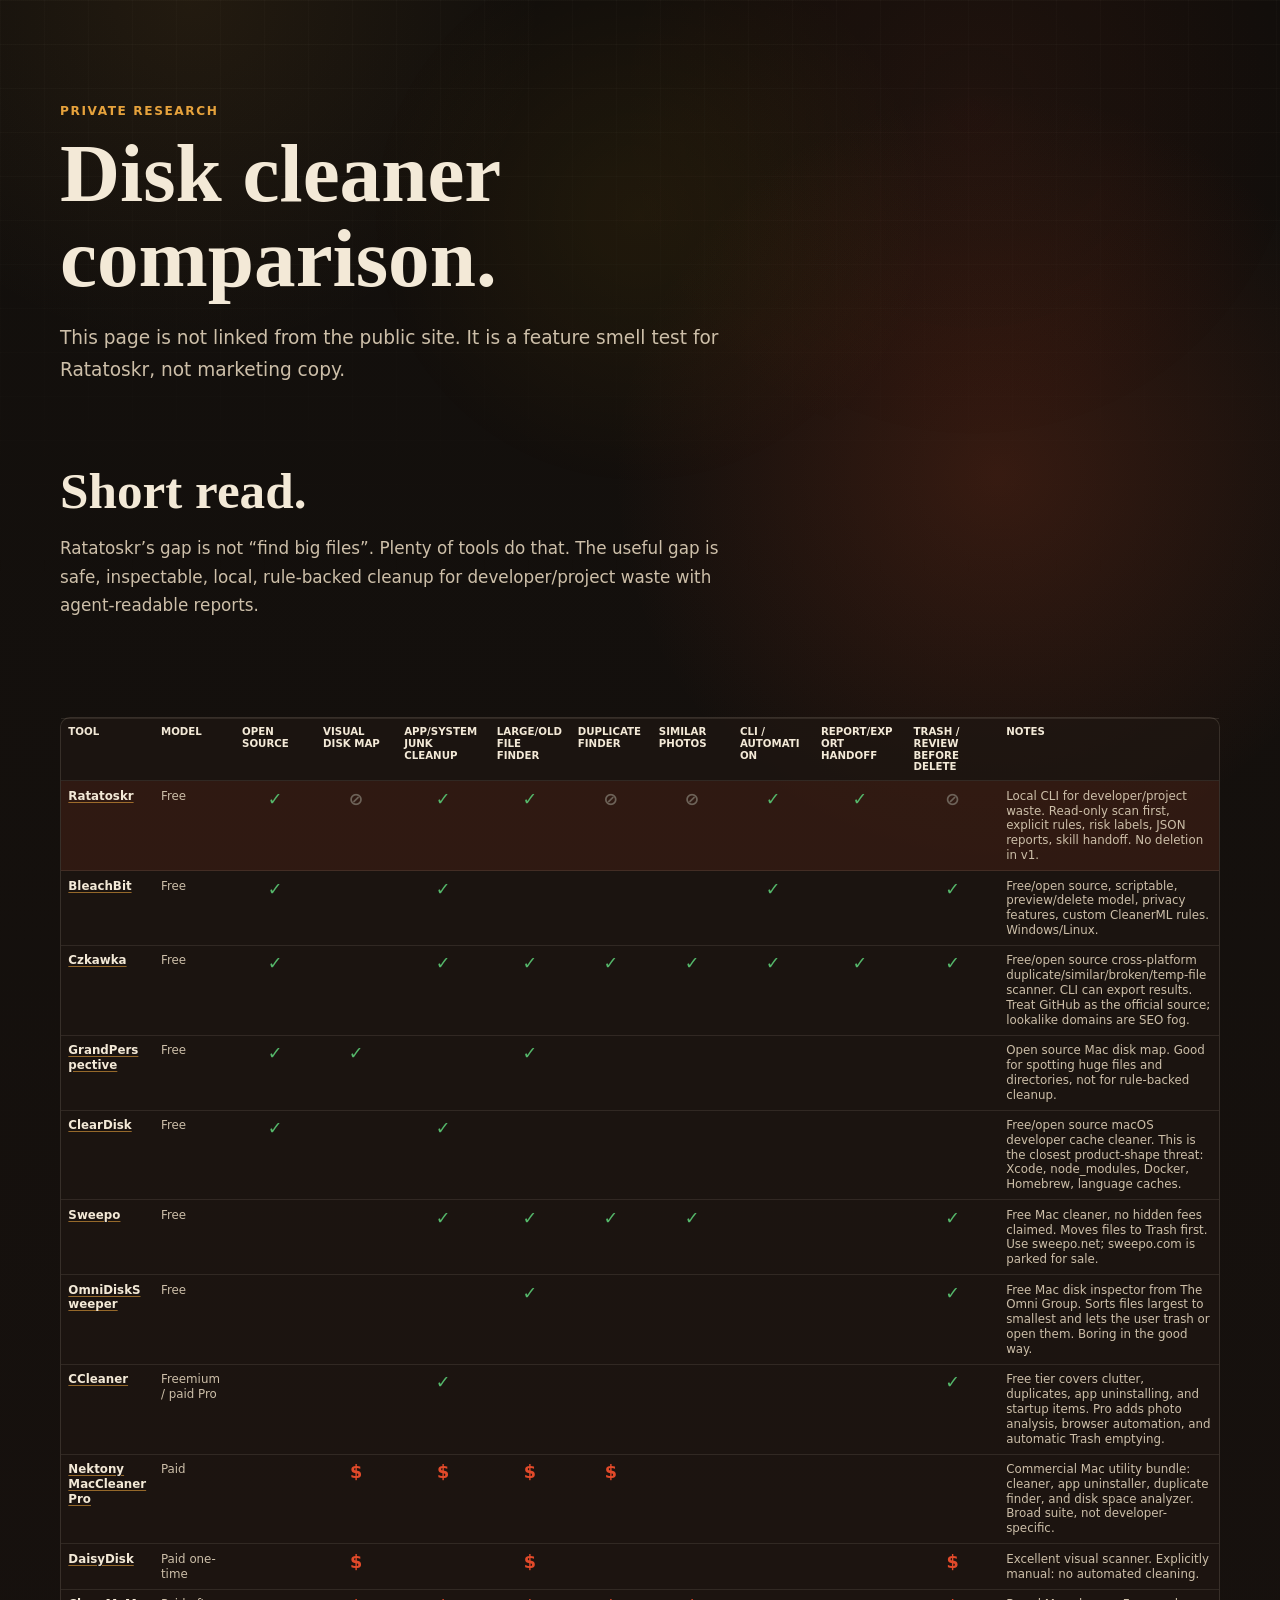
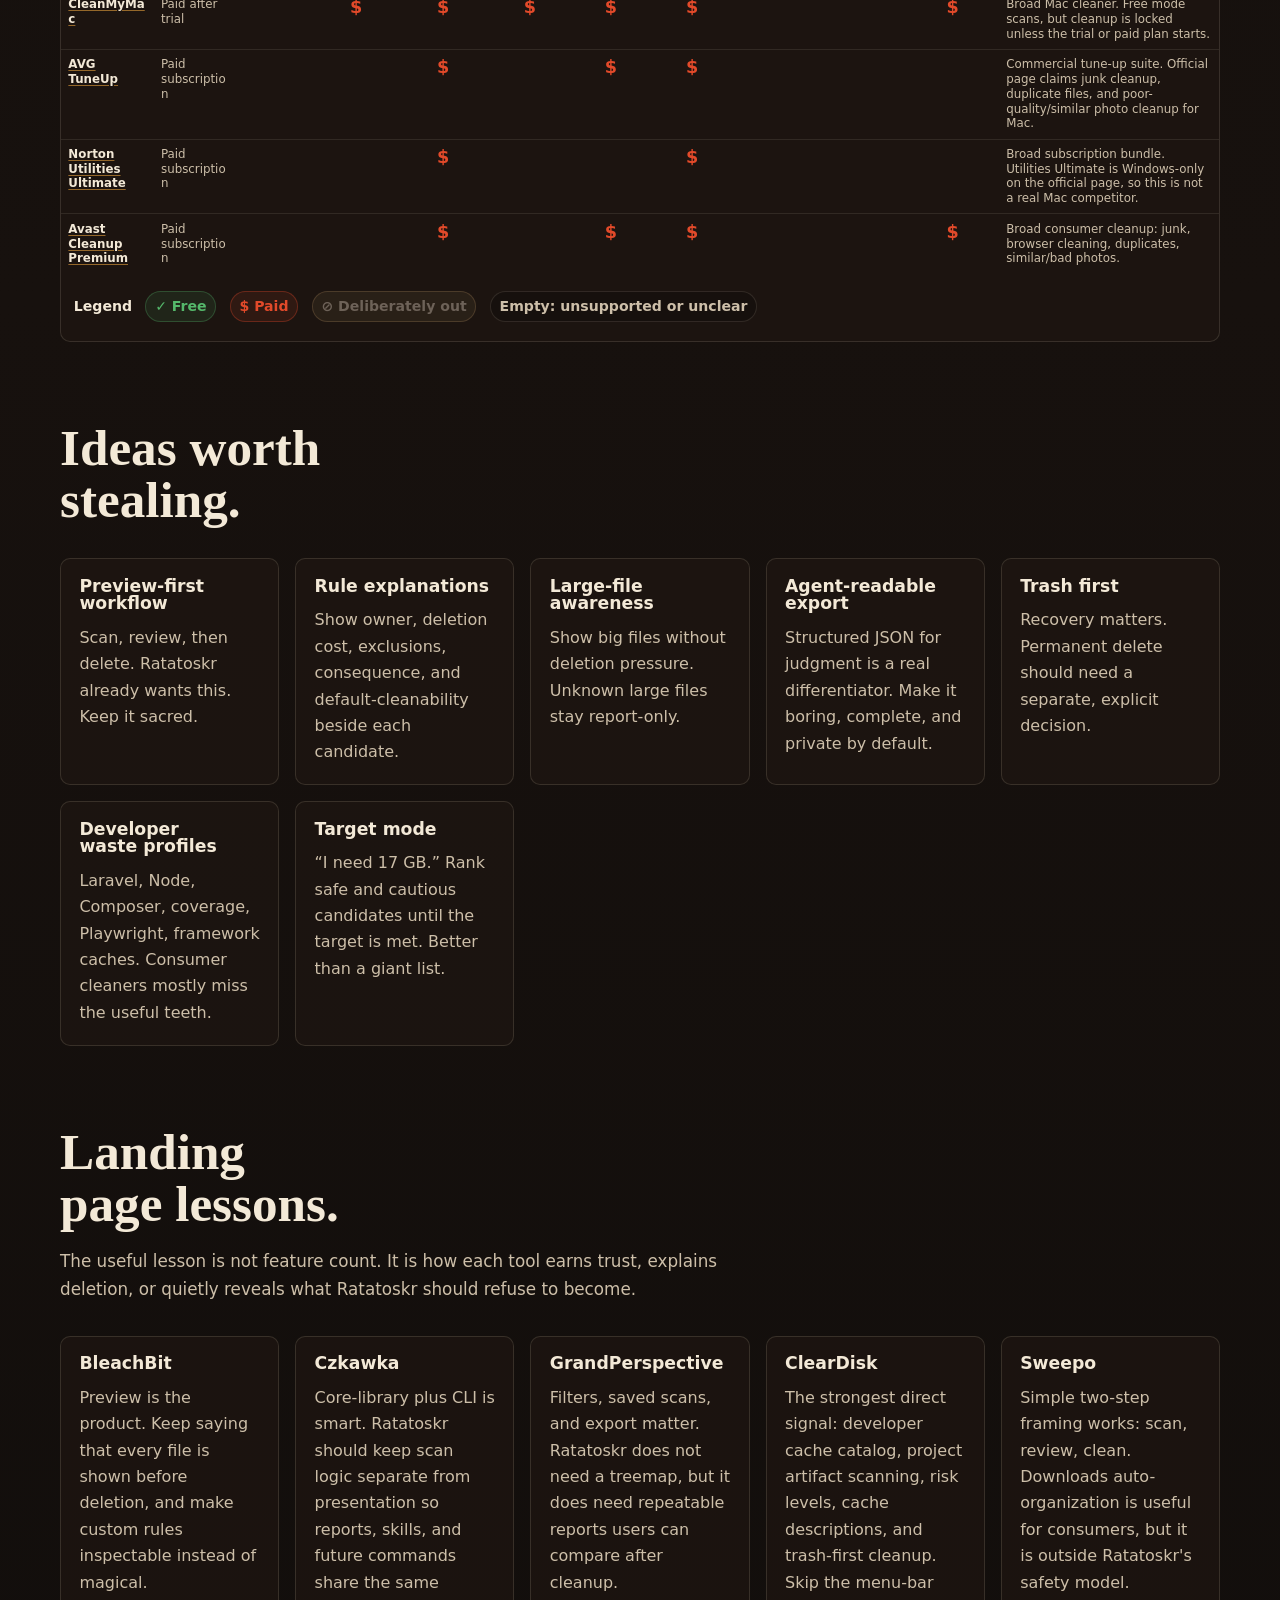
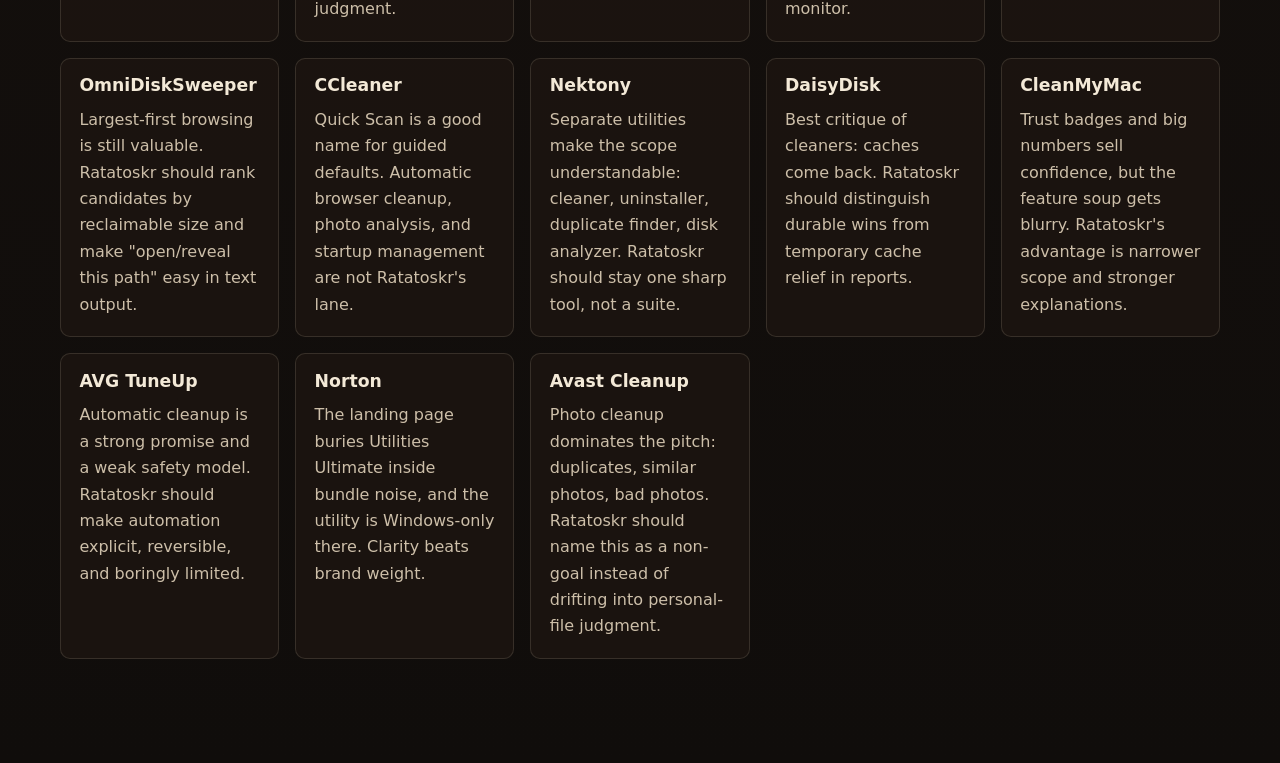
==== commit cd47ca2f: "feat: prepare v1.1 scan closeout - Add project artifact metadata, named cache rules, and known state" ====
--- a/docs/site/research/disk-cleaners.html
+++ b/docs/site/research/disk-cleaners.html
@@ -64,8 +64,8 @@
                 <td class="wont">⊘</td>
                 <td class="free">✓</td>
                 <td class="free">✓</td>
-                <td class="free">✓</td>
-                <td>Local CLI for developer/project waste. Read-only scan first, explicit rules, risk labels, JSON reports, skill handoff. Cleaning is intentionally not first.</td>
+                <td class="wont">⊘</td>
+                <td>Local CLI for developer/project waste. Read-only scan first, explicit rules, risk labels, JSON reports, skill handoff. No deletion in v1.</td>
               </tr>
               <tr>
                 <th><a href="https://www.bleachbit.org/" target="_blank" rel="noopener noreferrer">BleachBit</a></th>
--- a/docs/site/assets/site.css
+++ b/docs/site/assets/site.css
@@ -709,14 +709,29 @@
   gap: 1rem;
 }
 
+.belief-grid,
 .position-grid {
   display: grid;
   margin-top: 2rem;
+  gap: 1rem;
+}
+
+.belief-grid {
+  grid-template-columns: repeat(2, minmax(0, 1fr));
+}
+
+.belief-grid article {
+  background:
+    radial-gradient(circle at 94% 18%, rgba(226, 74, 42, 0.1), transparent 10rem),
+    rgba(31, 23, 18, 0.68);
+}
+
+.position-grid {
   grid-template-columns: repeat(3, minmax(0, 1fr));
-  gap: 1rem;
 }
 
 .rescue-steps article,
+.belief-grid article,
 .position-grid article,
 .skill-card,
 .doc-card,
@@ -729,6 +744,7 @@
 }
 
 .rescue-steps article:hover,
+.belief-grid article:hover,
 .position-grid article:hover,
 .skill-card:hover,
 .doc-card:hover,
@@ -753,6 +769,7 @@
 }
 
 .rescue-steps p,
+.belief-grid p,
 .position-grid p,
 .skill-card p,
 .doc-card p,
@@ -1324,6 +1341,7 @@
   .command-grid,
   .reference-grid,
   .rescue-steps,
+  .belief-grid,
   .position-grid,
   .decision-flow,
   .skill-layout,
